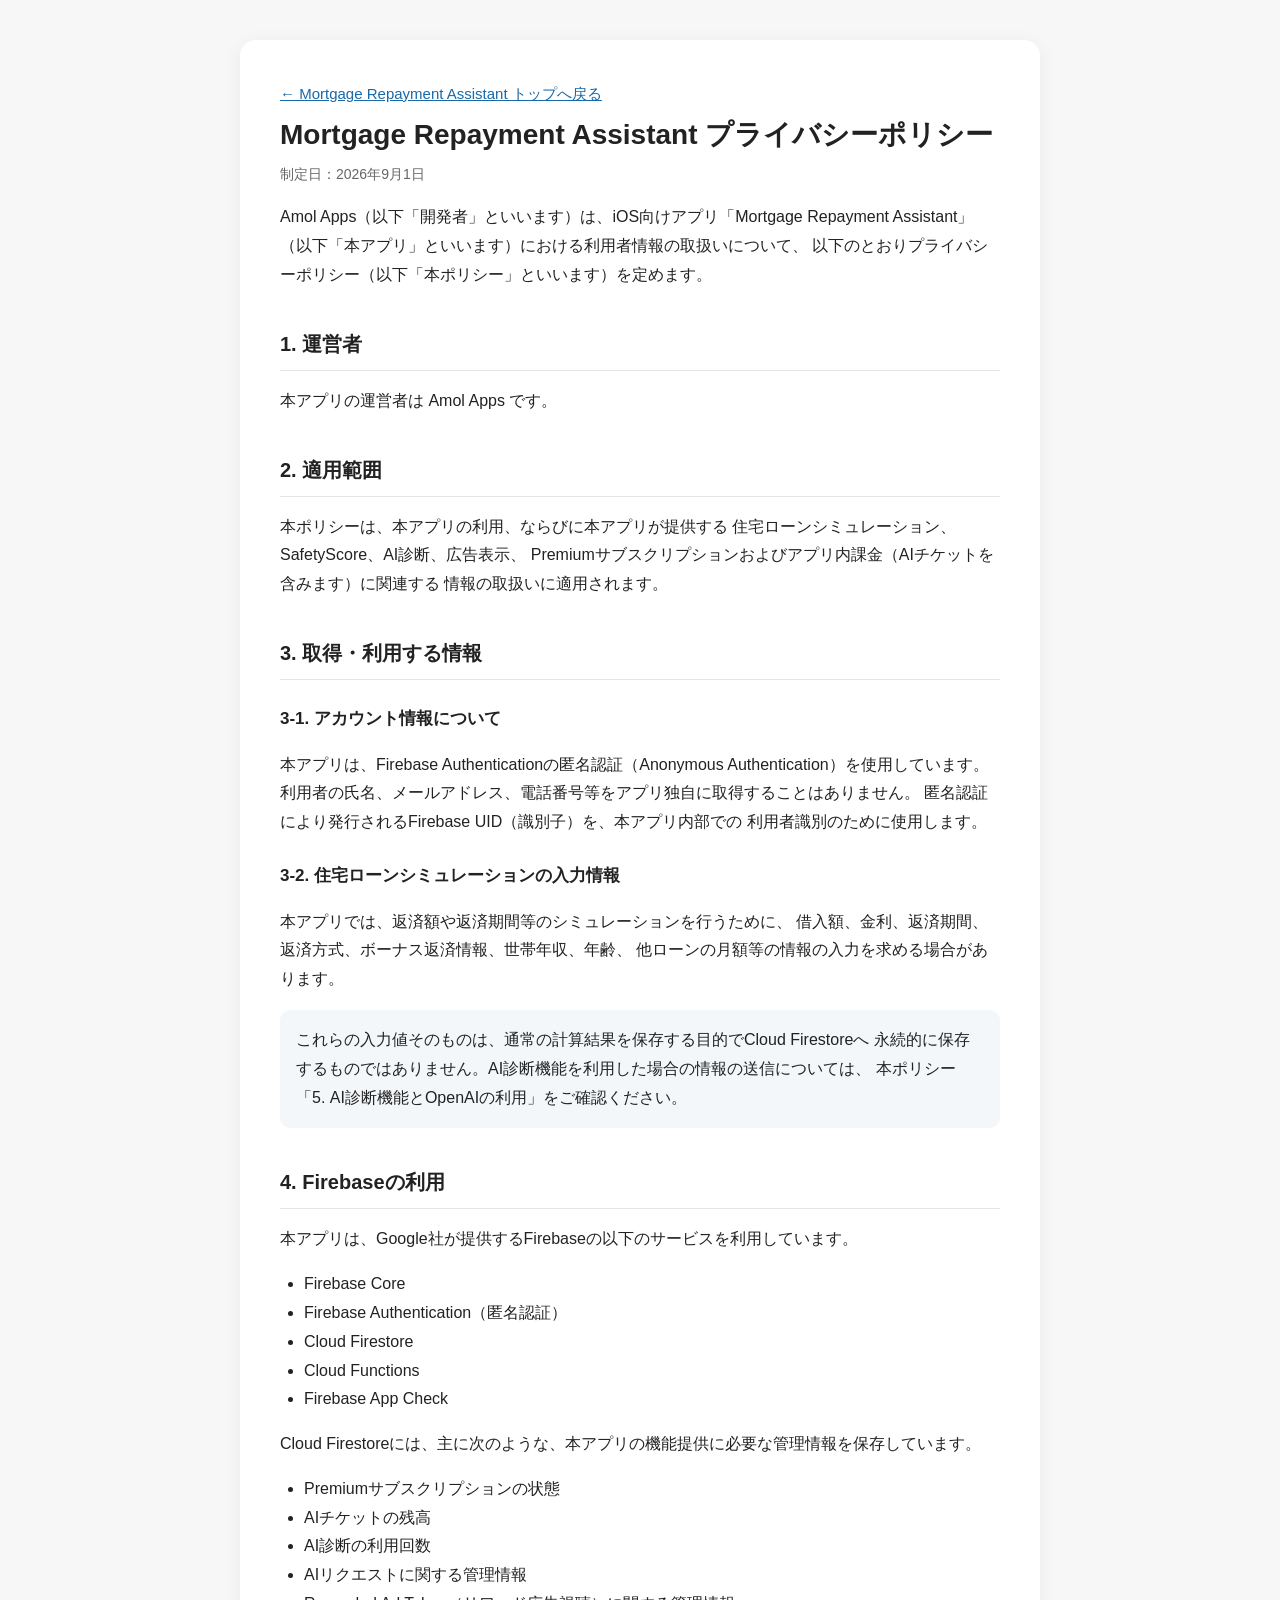
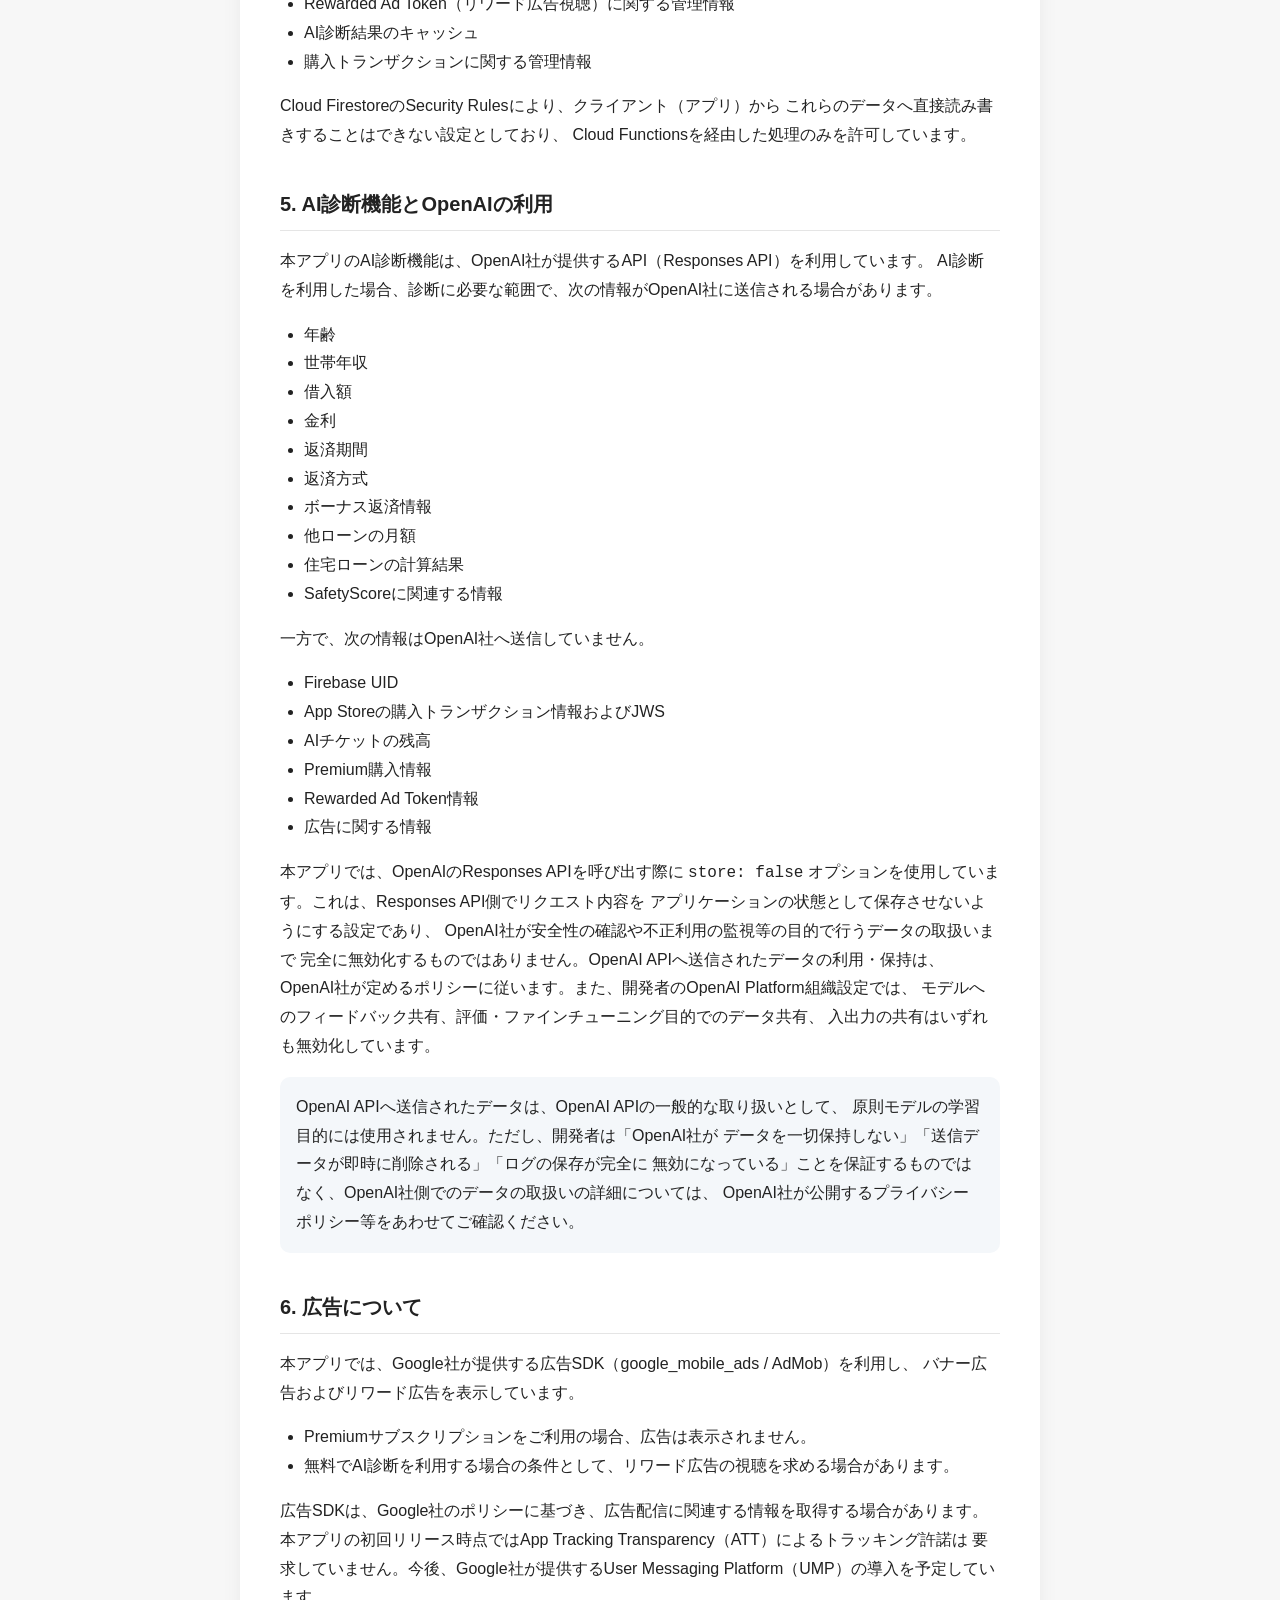
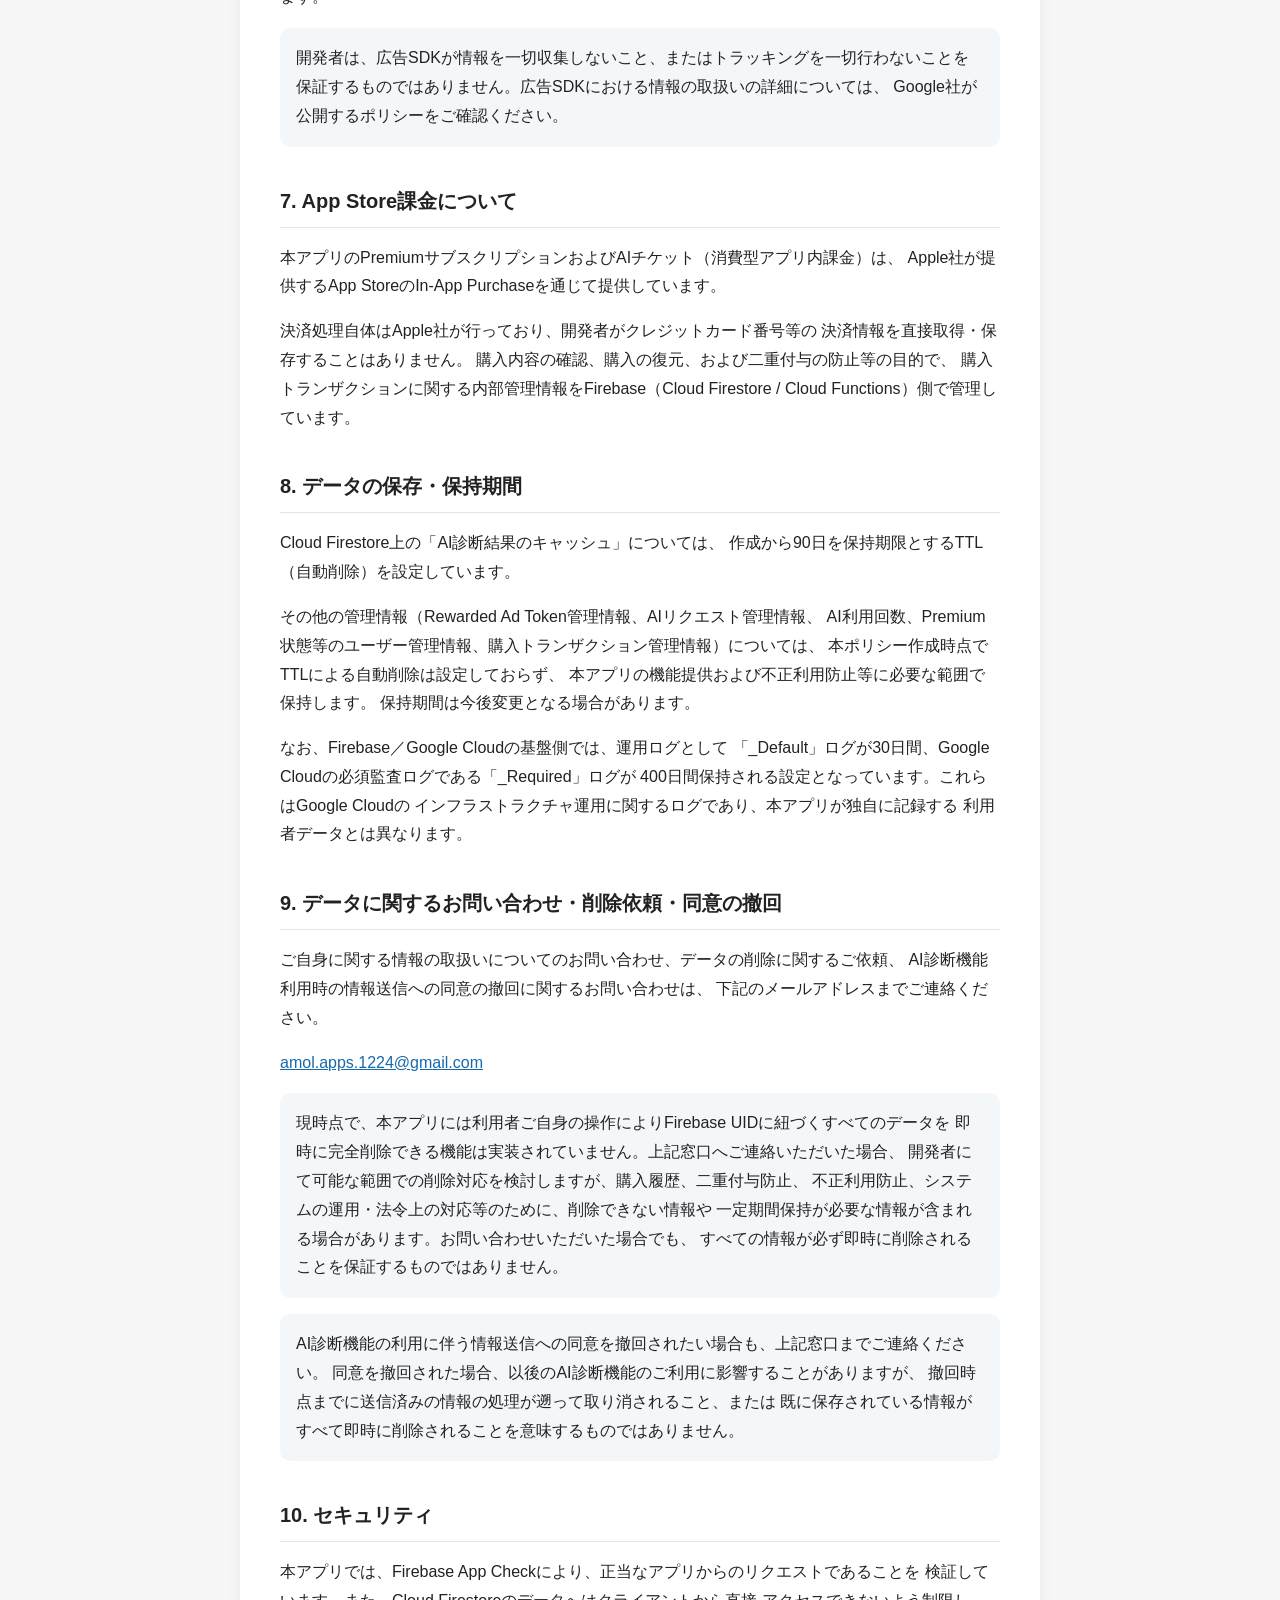
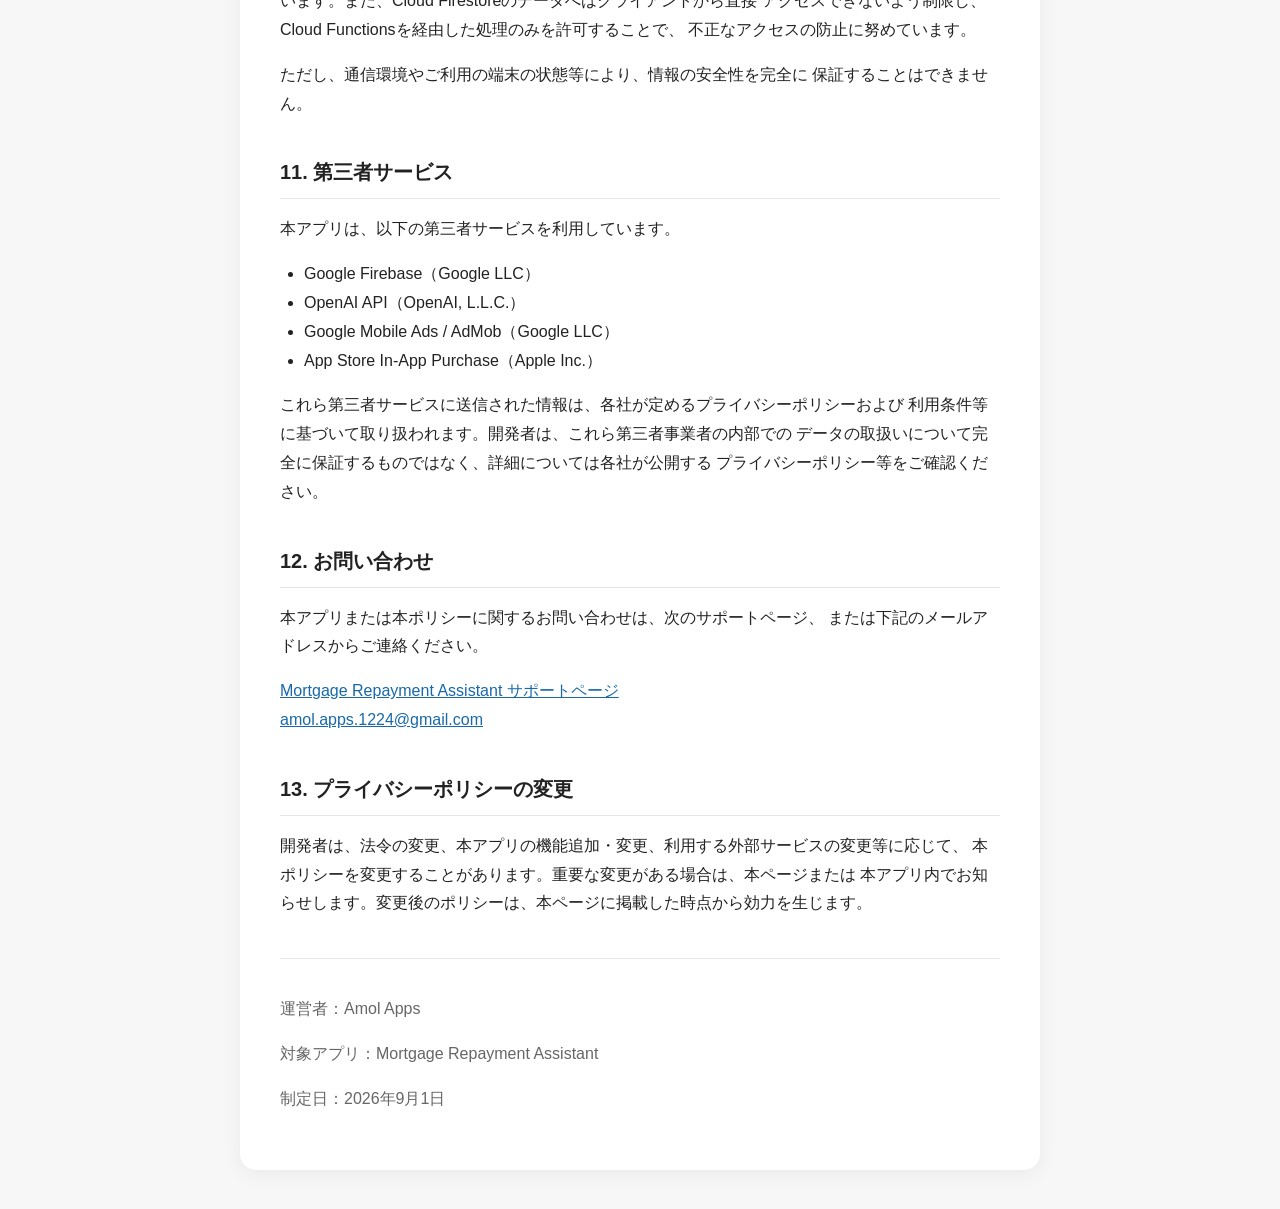
==== apps/mortgage-repayment-assistant/privacy/index.html @ b1fb091b "feat: 住宅ローンアプリの公開ページを追加" ====
<!DOCTYPE html>
<html lang="ja">
<head>
  <meta charset="UTF-8">
  <meta name="viewport" content="width=device-width, initial-scale=1.0">

  <title>Mortgage Repayment Assistant プライバシーポリシー</title>
  <meta name="description" content="iOSアプリ「Mortgage Repayment Assistant」のプライバシーポリシーです。Firebase、AI診断（OpenAI）、広告、App Store課金に関する情報の取扱いについて説明します。">

  <link rel="stylesheet" href="../assets/style.css">
</head>
<body>
  <main class="wrap">
    <a class="backlink" href="../">← Mortgage Repayment Assistant トップへ戻る</a>

    <h1>Mortgage Repayment Assistant プライバシーポリシー</h1>
    <p class="updated">制定日：2026年9月1日</p>

    <p>
      Amol Apps（以下「開発者」といいます）は、iOS向けアプリ「Mortgage Repayment Assistant」
      （以下「本アプリ」といいます）における利用者情報の取扱いについて、
      以下のとおりプライバシーポリシー（以下「本ポリシー」といいます）を定めます。
    </p>

    <h2>1. 運営者</h2>
    <p>
      本アプリの運営者は Amol Apps です。
    </p>

    <h2>2. 適用範囲</h2>
    <p>
      本ポリシーは、本アプリの利用、ならびに本アプリが提供する
      住宅ローンシミュレーション、SafetyScore、AI診断、広告表示、
      Premiumサブスクリプションおよびアプリ内課金（AIチケットを含みます）に関連する
      情報の取扱いに適用されます。
    </p>

    <h2>3. 取得・利用する情報</h2>

    <h3>3-1. アカウント情報について</h3>
    <p>
      本アプリは、Firebase Authenticationの匿名認証（Anonymous Authentication）を使用しています。
      利用者の氏名、メールアドレス、電話番号等をアプリ独自に取得することはありません。
      匿名認証により発行されるFirebase UID（識別子）を、本アプリ内部での
      利用者識別のために使用します。
    </p>

    <h3>3-2. 住宅ローンシミュレーションの入力情報</h3>
    <p>
      本アプリでは、返済額や返済期間等のシミュレーションを行うために、
      借入額、金利、返済期間、返済方式、ボーナス返済情報、世帯年収、年齢、
      他ローンの月額等の情報の入力を求める場合があります。
    </p>
    <p class="note">
      これらの入力値そのものは、通常の計算結果を保存する目的でCloud Firestoreへ
      永続的に保存するものではありません。AI診断機能を利用した場合の情報の送信については、
      本ポリシー「5. AI診断機能とOpenAIの利用」をご確認ください。
    </p>

    <h2>4. Firebaseの利用</h2>
    <p>
      本アプリは、Google社が提供するFirebaseの以下のサービスを利用しています。
    </p>
    <ul>
      <li>Firebase Core</li>
      <li>Firebase Authentication（匿名認証）</li>
      <li>Cloud Firestore</li>
      <li>Cloud Functions</li>
      <li>Firebase App Check</li>
    </ul>
    <p>
      Cloud Firestoreには、主に次のような、本アプリの機能提供に必要な管理情報を保存しています。
    </p>
    <ul>
      <li>Premiumサブスクリプションの状態</li>
      <li>AIチケットの残高</li>
      <li>AI診断の利用回数</li>
      <li>AIリクエストに関する管理情報</li>
      <li>Rewarded Ad Token（リワード広告視聴）に関する管理情報</li>
      <li>AI診断結果のキャッシュ</li>
      <li>購入トランザクションに関する管理情報</li>
    </ul>
    <p>
      Cloud FirestoreのSecurity Rulesにより、クライアント（アプリ）から
      これらのデータへ直接読み書きすることはできない設定としており、
      Cloud Functionsを経由した処理のみを許可しています。
    </p>

    <h2>5. AI診断機能とOpenAIの利用</h2>
    <p>
      本アプリのAI診断機能は、OpenAI社が提供するAPI（Responses API）を利用しています。
      AI診断を利用した場合、診断に必要な範囲で、次の情報がOpenAI社に送信される場合があります。
    </p>
    <ul>
      <li>年齢</li>
      <li>世帯年収</li>
      <li>借入額</li>
      <li>金利</li>
      <li>返済期間</li>
      <li>返済方式</li>
      <li>ボーナス返済情報</li>
      <li>他ローンの月額</li>
      <li>住宅ローンの計算結果</li>
      <li>SafetyScoreに関連する情報</li>
    </ul>
    <p>
      一方で、次の情報はOpenAI社へ送信していません。
    </p>
    <ul>
      <li>Firebase UID</li>
      <li>App Storeの購入トランザクション情報およびJWS</li>
      <li>AIチケットの残高</li>
      <li>Premium購入情報</li>
      <li>Rewarded Ad Token情報</li>
      <li>広告に関する情報</li>
    </ul>
    <p>
      本アプリでは、OpenAIのResponses APIを呼び出す際に <code>store: false</code>
      オプションを使用しています。これは、Responses API側でリクエスト内容を
      アプリケーションの状態として保存させないようにする設定であり、
      OpenAI社が安全性の確認や不正利用の監視等の目的で行うデータの取扱いまで
      完全に無効化するものではありません。OpenAI APIへ送信されたデータの利用・保持は、
      OpenAI社が定めるポリシーに従います。また、開発者のOpenAI Platform組織設定では、
      モデルへのフィードバック共有、評価・ファインチューニング目的でのデータ共有、
      入出力の共有はいずれも無効化しています。
    </p>
    <p class="note">
      OpenAI APIへ送信されたデータは、OpenAI APIの一般的な取り扱いとして、
      原則モデルの学習目的には使用されません。ただし、開発者は「OpenAI社が
      データを一切保持しない」「送信データが即時に削除される」「ログの保存が完全に
      無効になっている」ことを保証するものではなく、OpenAI社側でのデータの取扱いの詳細については、
      OpenAI社が公開するプライバシーポリシー等をあわせてご確認ください。
    </p>

    <h2>6. 広告について</h2>
    <p>
      本アプリでは、Google社が提供する広告SDK（google_mobile_ads / AdMob）を利用し、
      バナー広告およびリワード広告を表示しています。
    </p>
    <ul>
      <li>Premiumサブスクリプションをご利用の場合、広告は表示されません。</li>
      <li>無料でAI診断を利用する場合の条件として、リワード広告の視聴を求める場合があります。</li>
    </ul>
    <p>
      広告SDKは、Google社のポリシーに基づき、広告配信に関連する情報を取得する場合があります。
      本アプリの初回リリース時点ではApp Tracking Transparency（ATT）によるトラッキング許諾は
      要求していません。今後、Google社が提供するUser Messaging Platform（UMP）の導入を予定しています。
    </p>
    <p class="note">
      開発者は、広告SDKが情報を一切収集しないこと、またはトラッキングを一切行わないことを
      保証するものではありません。広告SDKにおける情報の取扱いの詳細については、
      Google社が公開するポリシーをご確認ください。
    </p>

    <h2>7. App Store課金について</h2>
    <p>
      本アプリのPremiumサブスクリプションおよびAIチケット（消費型アプリ内課金）は、
      Apple社が提供するApp StoreのIn-App Purchaseを通じて提供しています。
    </p>
    <p>
      決済処理自体はApple社が行っており、開発者がクレジットカード番号等の
      決済情報を直接取得・保存することはありません。
      購入内容の確認、購入の復元、および二重付与の防止等の目的で、
      購入トランザクションに関する内部管理情報をFirebase（Cloud Firestore /
      Cloud Functions）側で管理しています。
    </p>

    <h2>8. データの保存・保持期間</h2>
    <p>
      Cloud Firestore上の「AI診断結果のキャッシュ」については、
      作成から90日を保持期限とするTTL（自動削除）を設定しています。
    </p>
    <p>
      その他の管理情報（Rewarded Ad Token管理情報、AIリクエスト管理情報、
      AI利用回数、Premium状態等のユーザー管理情報、購入トランザクション管理情報）については、
      本ポリシー作成時点でTTLによる自動削除は設定しておらず、
      本アプリの機能提供および不正利用防止等に必要な範囲で保持します。
      保持期間は今後変更となる場合があります。
    </p>
    <p>
      なお、Firebase／Google Cloudの基盤側では、運用ログとして
      「_Default」ログが30日間、Google Cloudの必須監査ログである「_Required」ログが
      400日間保持される設定となっています。これらはGoogle Cloudの
      インフラストラクチャ運用に関するログであり、本アプリが独自に記録する
      利用者データとは異なります。
    </p>

    <h2>9. データに関するお問い合わせ・削除依頼・同意の撤回</h2>
    <p>
      ご自身に関する情報の取扱いについてのお問い合わせ、データの削除に関するご依頼、
      AI診断機能利用時の情報送信への同意の撤回に関するお問い合わせは、
      下記のメールアドレスまでご連絡ください。
    </p>
    <p>
      <a href="mailto:amol.apps.1224@gmail.com">amol.apps.1224@gmail.com</a>
    </p>
    <p class="note">
      現時点で、本アプリには利用者ご自身の操作によりFirebase UIDに紐づくすべてのデータを
      即時に完全削除できる機能は実装されていません。上記窓口へご連絡いただいた場合、
      開発者にて可能な範囲での削除対応を検討しますが、購入履歴、二重付与防止、
      不正利用防止、システムの運用・法令上の対応等のために、削除できない情報や
      一定期間保持が必要な情報が含まれる場合があります。お問い合わせいただいた場合でも、
      すべての情報が必ず即時に削除されることを保証するものではありません。
    </p>
    <p class="note">
      AI診断機能の利用に伴う情報送信への同意を撤回されたい場合も、上記窓口までご連絡ください。
      同意を撤回された場合、以後のAI診断機能のご利用に影響することがありますが、
      撤回時点までに送信済みの情報の処理が遡って取り消されること、または
      既に保存されている情報がすべて即時に削除されることを意味するものではありません。
    </p>

    <h2>10. セキュリティ</h2>
    <p>
      本アプリでは、Firebase App Checkにより、正当なアプリからのリクエストであることを
      検証しています。また、Cloud Firestoreのデータへはクライアントから直接
      アクセスできないよう制限し、Cloud Functionsを経由した処理のみを許可することで、
      不正なアクセスの防止に努めています。
    </p>
    <p>
      ただし、通信環境やご利用の端末の状態等により、情報の安全性を完全に
      保証することはできません。
    </p>

    <h2>11. 第三者サービス</h2>
    <p>
      本アプリは、以下の第三者サービスを利用しています。
    </p>
    <ul>
      <li>Google Firebase（Google LLC）</li>
      <li>OpenAI API（OpenAI, L.L.C.）</li>
      <li>Google Mobile Ads / AdMob（Google LLC）</li>
      <li>App Store In-App Purchase（Apple Inc.）</li>
    </ul>
    <p>
      これら第三者サービスに送信された情報は、各社が定めるプライバシーポリシーおよび
      利用条件等に基づいて取り扱われます。開発者は、これら第三者事業者の内部での
      データの取扱いについて完全に保証するものではなく、詳細については各社が公開する
      プライバシーポリシー等をご確認ください。
    </p>

    <h2>12. お問い合わせ</h2>
    <p>
      本アプリまたは本ポリシーに関するお問い合わせは、次のサポートページ、
      または下記のメールアドレスからご連絡ください。
    </p>
    <p>
      <a href="../support/">Mortgage Repayment Assistant サポートページ</a><br>
      <a href="mailto:amol.apps.1224@gmail.com">amol.apps.1224@gmail.com</a>
    </p>

    <h2>13. プライバシーポリシーの変更</h2>
    <p>
      開発者は、法令の変更、本アプリの機能追加・変更、利用する外部サービスの変更等に応じて、
      本ポリシーを変更することがあります。重要な変更がある場合は、本ページまたは
      本アプリ内でお知らせします。変更後のポリシーは、本ページに掲載した時点から効力を生じます。
    </p>

    <footer>
      <p>運営者：Amol Apps</p>
      <p>対象アプリ：Mortgage Repayment Assistant</p>
      <p>制定日：2026年9月1日</p>
    </footer>
  </main>
</body>
</html>
---- apps/mortgage-repayment-assistant/assets/style.css ----
:root {
  color-scheme: light;
}

* {
  box-sizing: border-box;
}

body {
  margin: 0;
  background: #f7f7f7;
  color: #222;
  font-family:
    -apple-system,
    BlinkMacSystemFont,
    "Helvetica Neue",
    "Hiragino Kaku Gothic ProN",
    "Yu Gothic",
    Meiryo,
    sans-serif;
  line-height: 1.8;
}

.wrap {
  width: min(100% - 32px, 800px);
  margin: 40px auto;
  padding: 40px;
  background: #ffffff;
  border-radius: 16px;
  box-shadow: 0 4px 20px rgba(0, 0, 0, 0.06);
}

h1 {
  margin-top: 0;
  margin-bottom: 8px;
  font-size: 28px;
  line-height: 1.4;
}

h2 {
  margin-top: 36px;
  margin-bottom: 12px;
  padding-bottom: 8px;
  border-bottom: 1px solid #e5e5e5;
  font-size: 20px;
}

h3 {
  margin-top: 24px;
  margin-bottom: 8px;
  font-size: 17px;
}

p,
li {
  font-size: 16px;
}

ul {
  padding-left: 24px;
}

a {
  color: #1769aa;
  word-break: break-all;
}

.updated {
  margin-top: 0;
  color: #666;
  font-size: 14px;
}

.note {
  padding: 16px;
  background: #f4f7fa;
  border-radius: 10px;
}

.tagline {
  color: #555;
  font-size: 17px;
}

.applinks {
  display: flex;
  flex-wrap: wrap;
  gap: 12px;
  padding: 0;
  margin: 24px 0 0;
  list-style: none;
}

.applinks li {
  font-size: 16px;
}

.applinks a {
  display: inline-block;
  padding: 10px 18px;
  border: 1px solid #1769aa;
  border-radius: 999px;
  text-decoration: none;
  word-break: keep-all;
}

.applinks a:hover {
  background: #eef5fb;
}

.backlink {
  display: inline-block;
  margin-bottom: 8px;
  font-size: 15px;
}

footer {
  margin-top: 40px;
  padding-top: 20px;
  border-top: 1px solid #e5e5e5;
  color: #666;
  font-size: 14px;
}

@media (max-width: 600px) {
  .wrap {
    width: 100%;
    margin: 0;
    padding: 28px 20px;
    border-radius: 0;
    box-shadow: none;
  }

  h1 {
    font-size: 24px;
  }
}
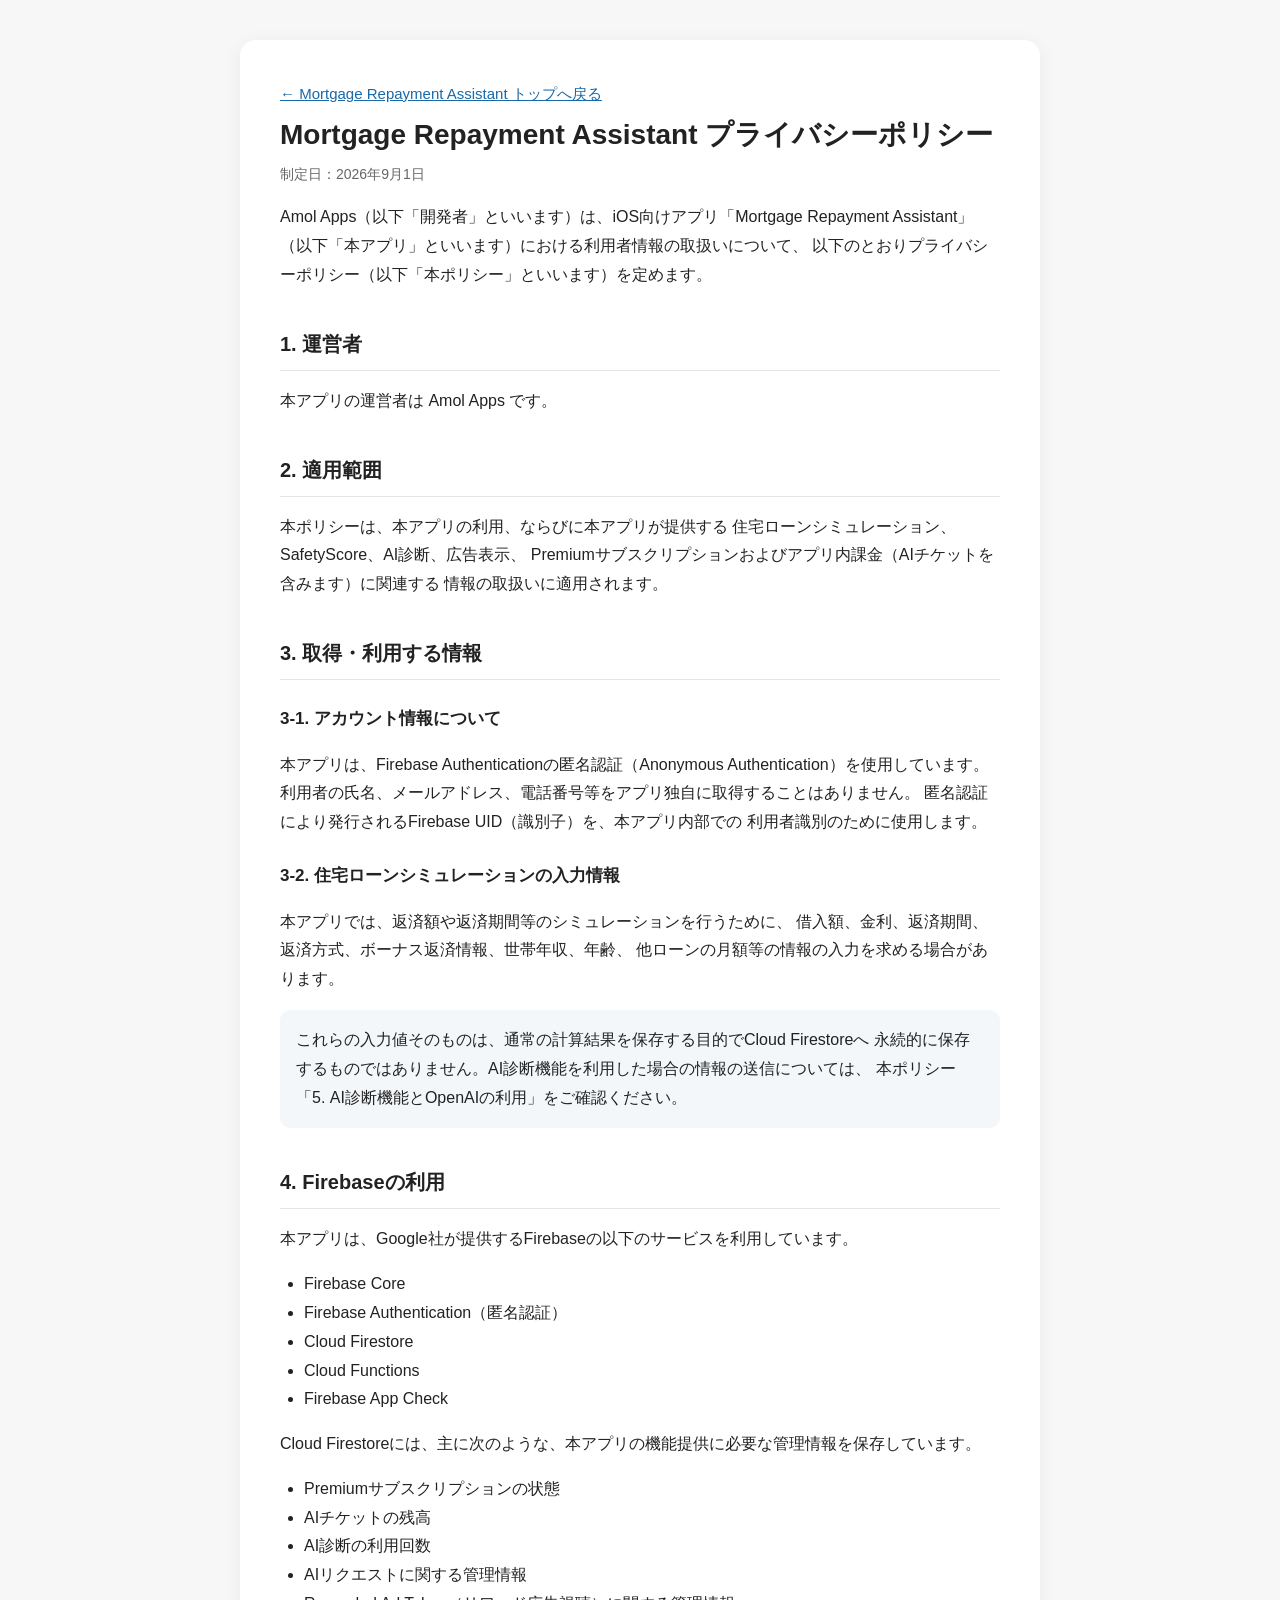
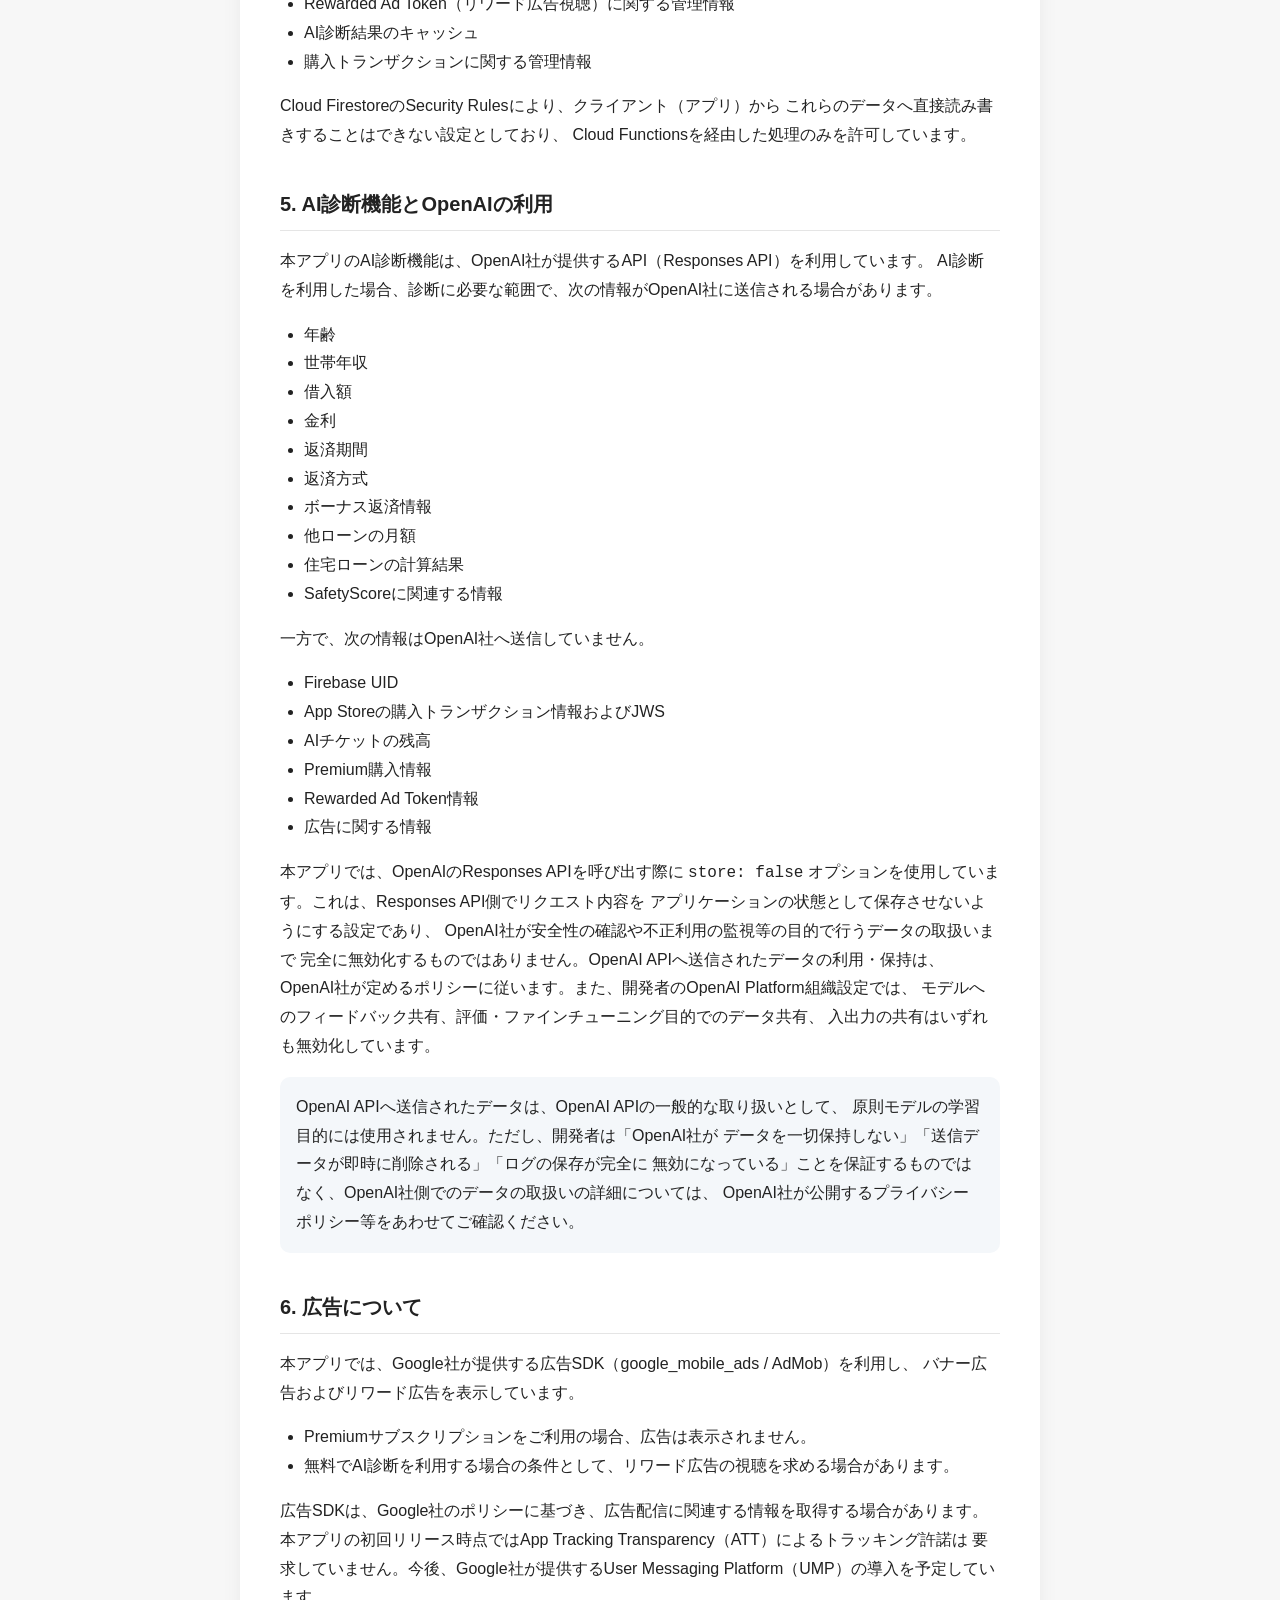
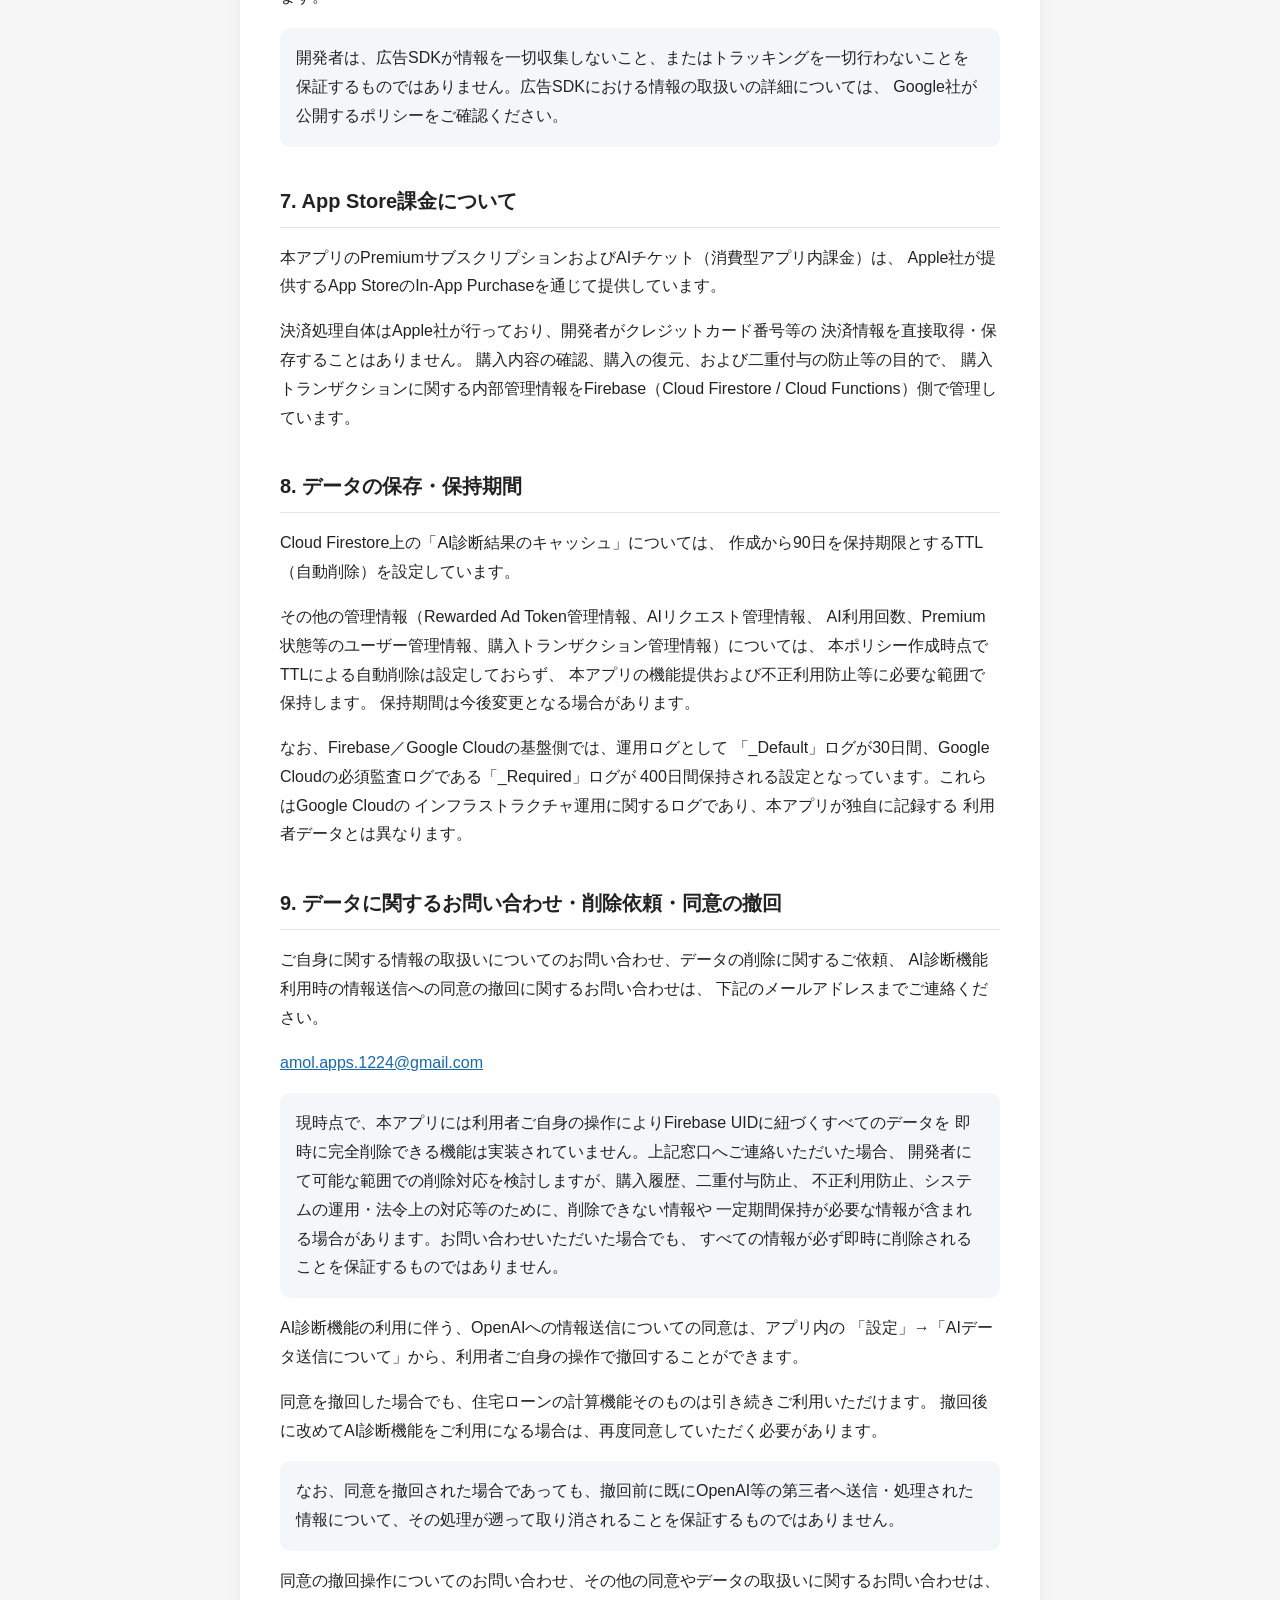
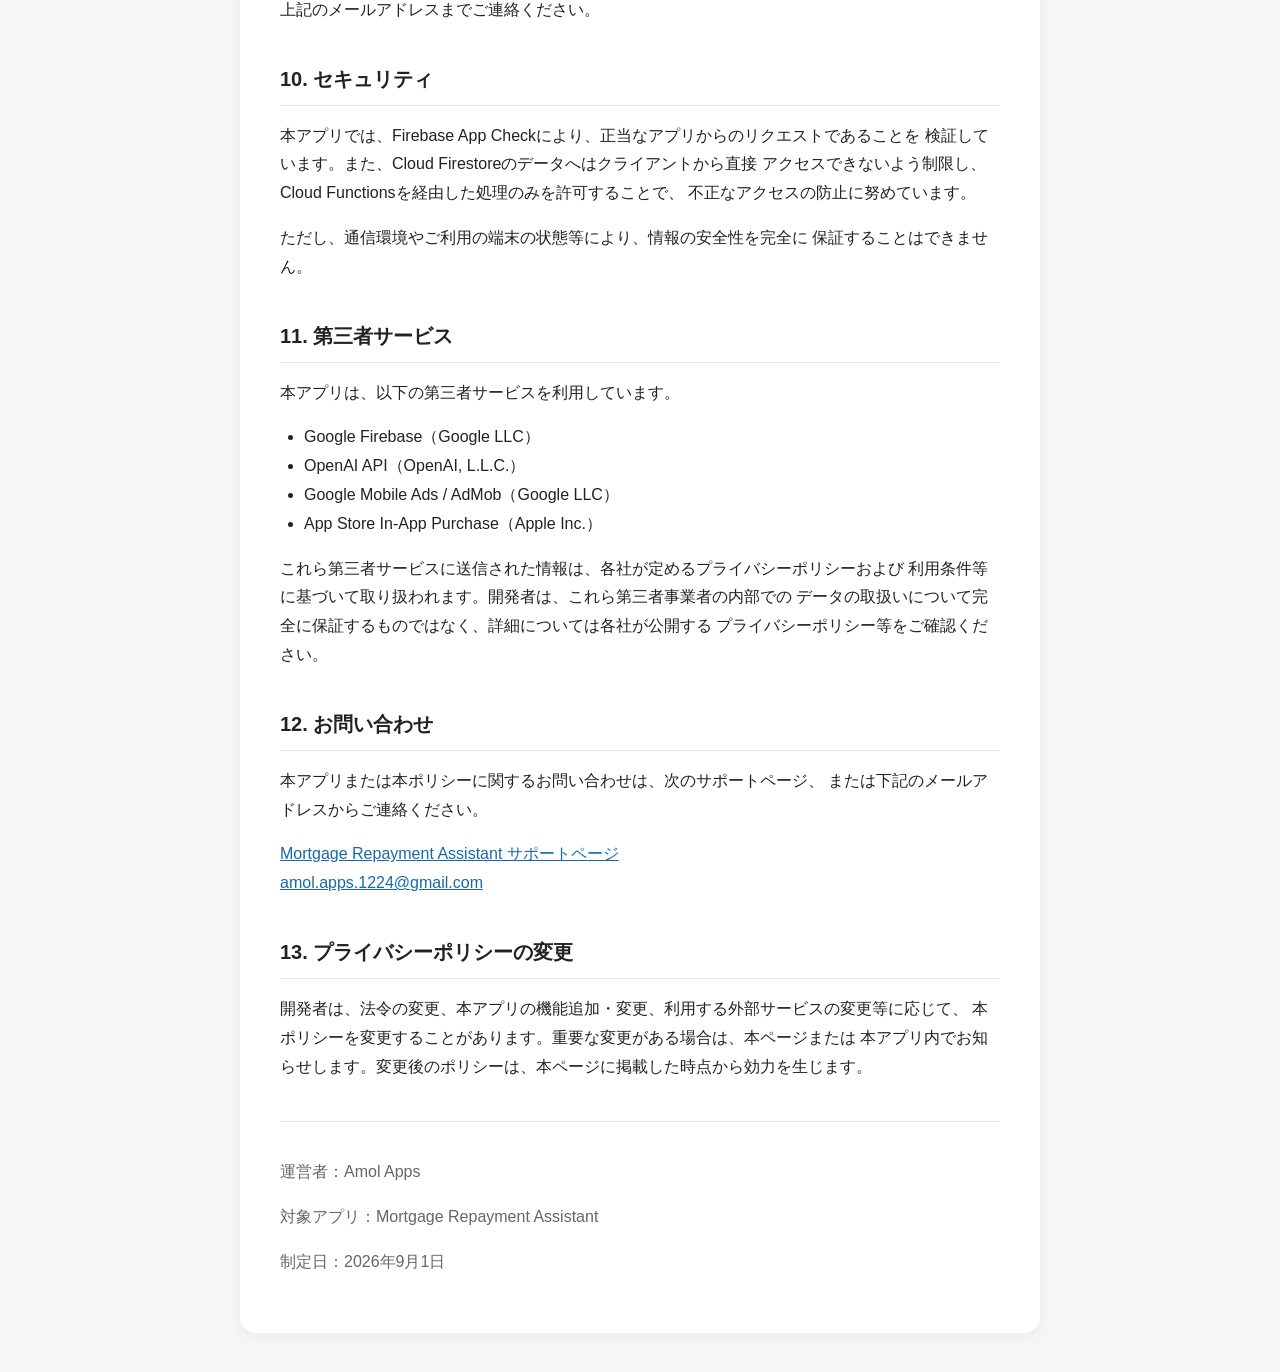
==== commit d56c1095: "docs: AIデータ送信同意の撤回方法を更新" ====
--- a/apps/mortgage-repayment-assistant/privacy/index.html
+++ b/apps/mortgage-repayment-assistant/privacy/index.html
@@ -202,11 +202,21 @@
       一定期間保持が必要な情報が含まれる場合があります。お問い合わせいただいた場合でも、
       すべての情報が必ず即時に削除されることを保証するものではありません。
     </p>
-    <p class="note">
-      AI診断機能の利用に伴う情報送信への同意を撤回されたい場合も、上記窓口までご連絡ください。
-      同意を撤回された場合、以後のAI診断機能のご利用に影響することがありますが、
-      撤回時点までに送信済みの情報の処理が遡って取り消されること、または
-      既に保存されている情報がすべて即時に削除されることを意味するものではありません。
+    <p>
+      AI診断機能の利用に伴う、OpenAIへの情報送信についての同意は、アプリ内の
+      「設定」→「AIデータ送信について」から、利用者ご自身の操作で撤回することができます。
+    </p>
+    <p>
+      同意を撤回した場合でも、住宅ローンの計算機能そのものは引き続きご利用いただけます。
+      撤回後に改めてAI診断機能をご利用になる場合は、再度同意していただく必要があります。
+    </p>
+    <p class="note">
+      なお、同意を撤回された場合であっても、撤回前に既にOpenAI等の第三者へ送信・処理された
+      情報について、その処理が遡って取り消されることを保証するものではありません。
+    </p>
+    <p>
+      同意の撤回操作についてのお問い合わせ、その他の同意やデータの取扱いに関するお問い合わせは、
+      上記のメールアドレスまでご連絡ください。
     </p>
 
     <h2>10. セキュリティ</h2>
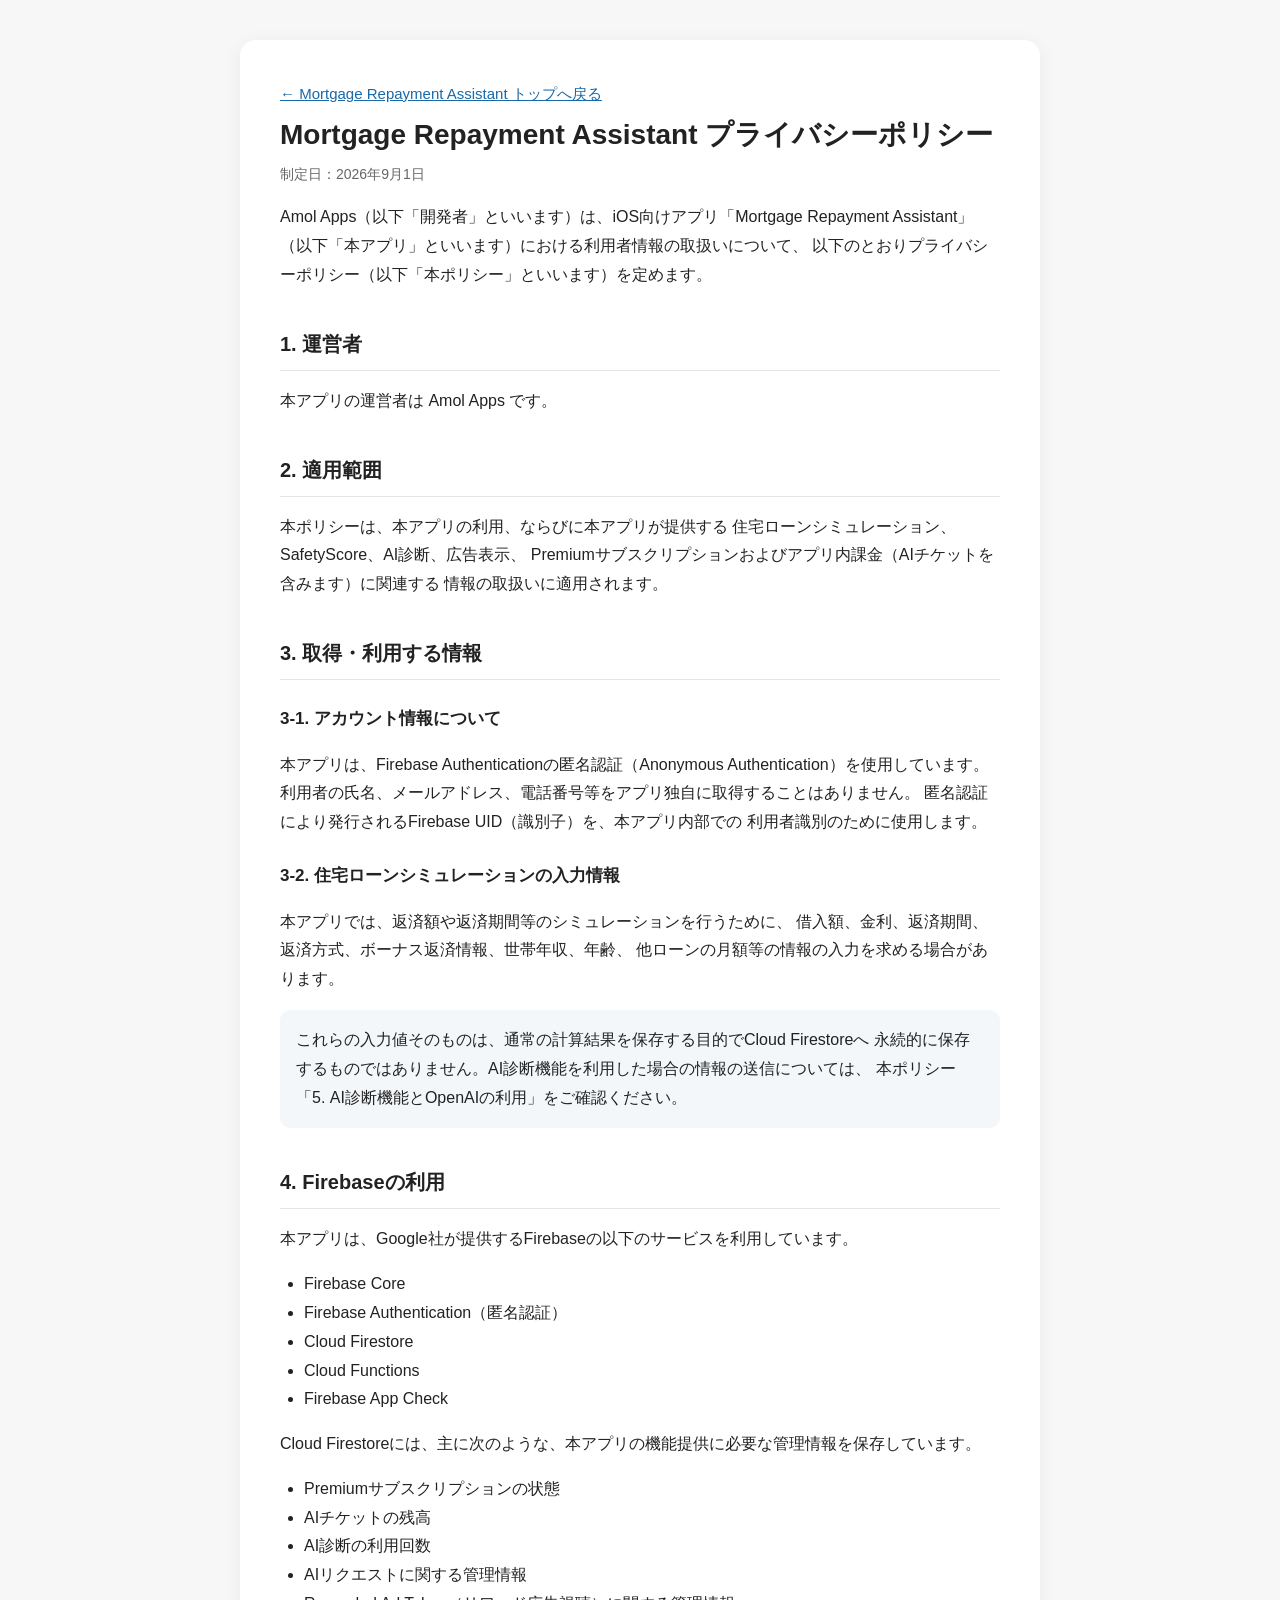
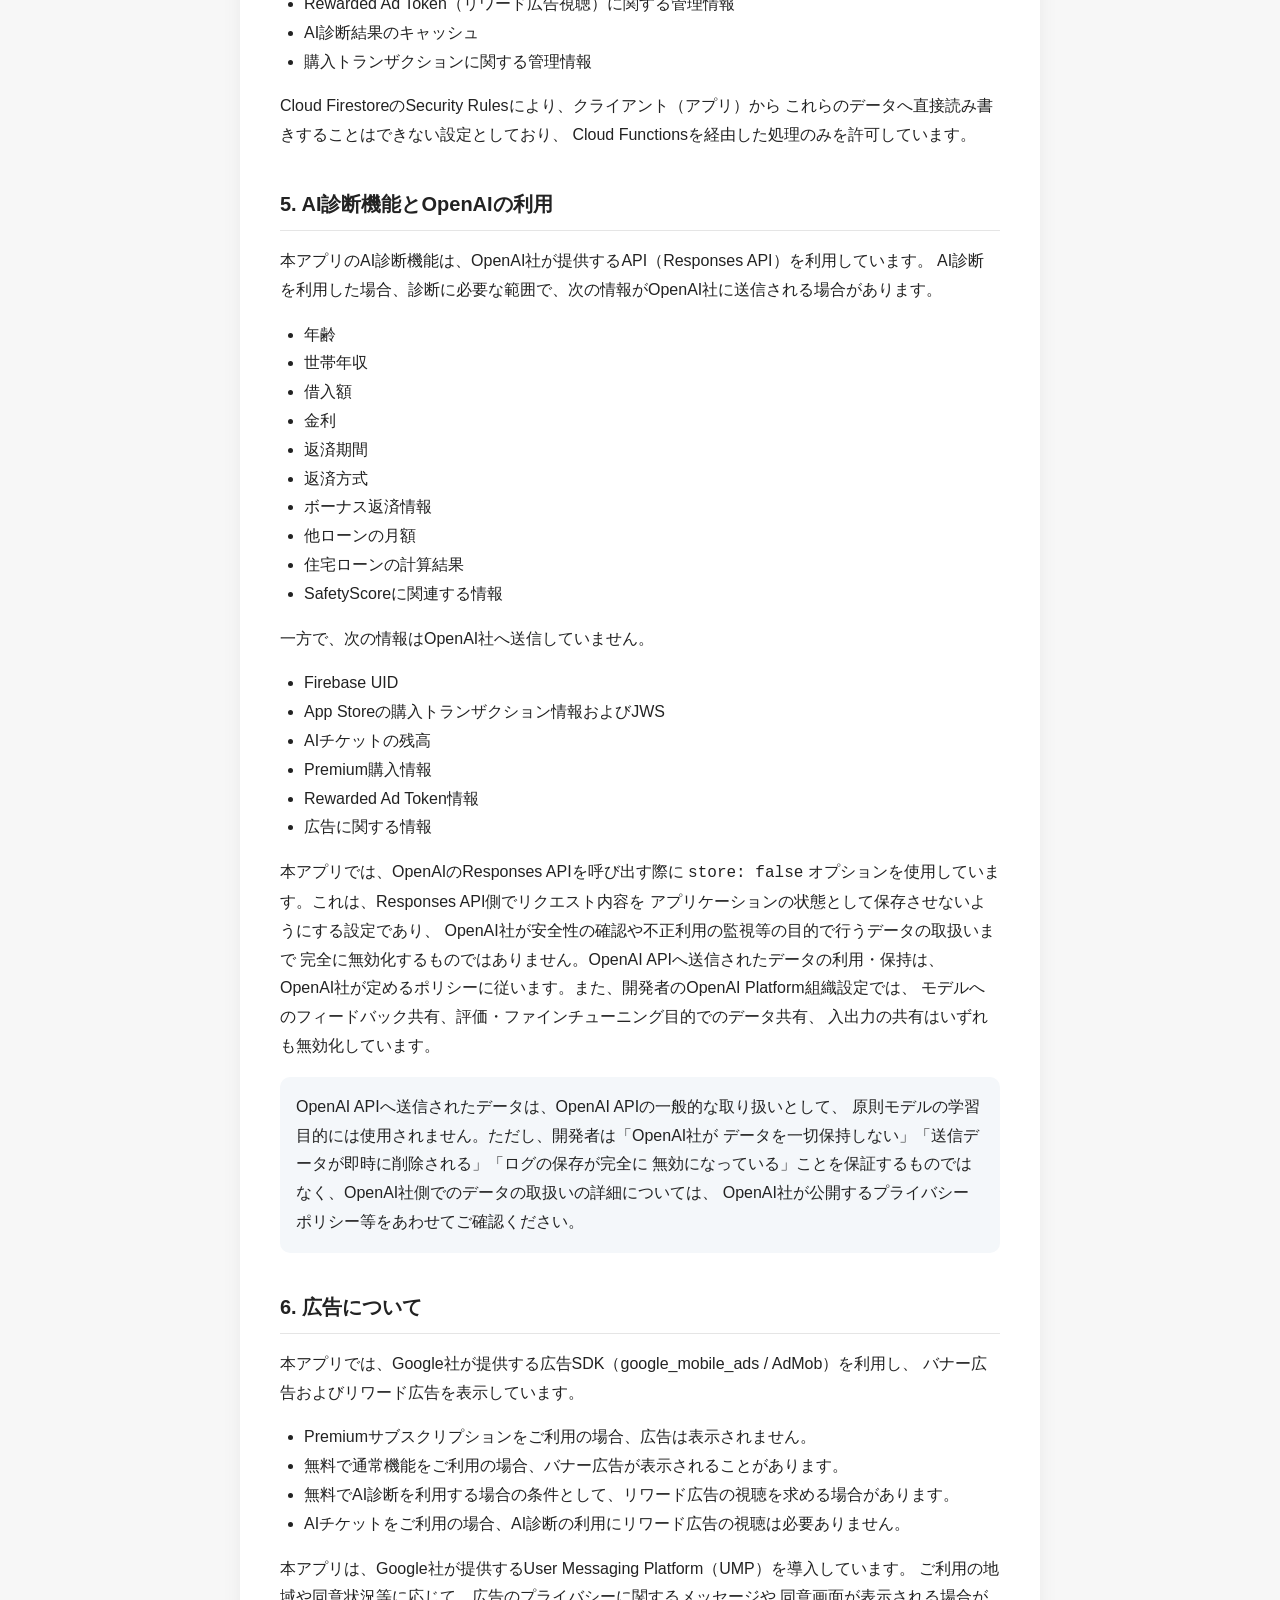
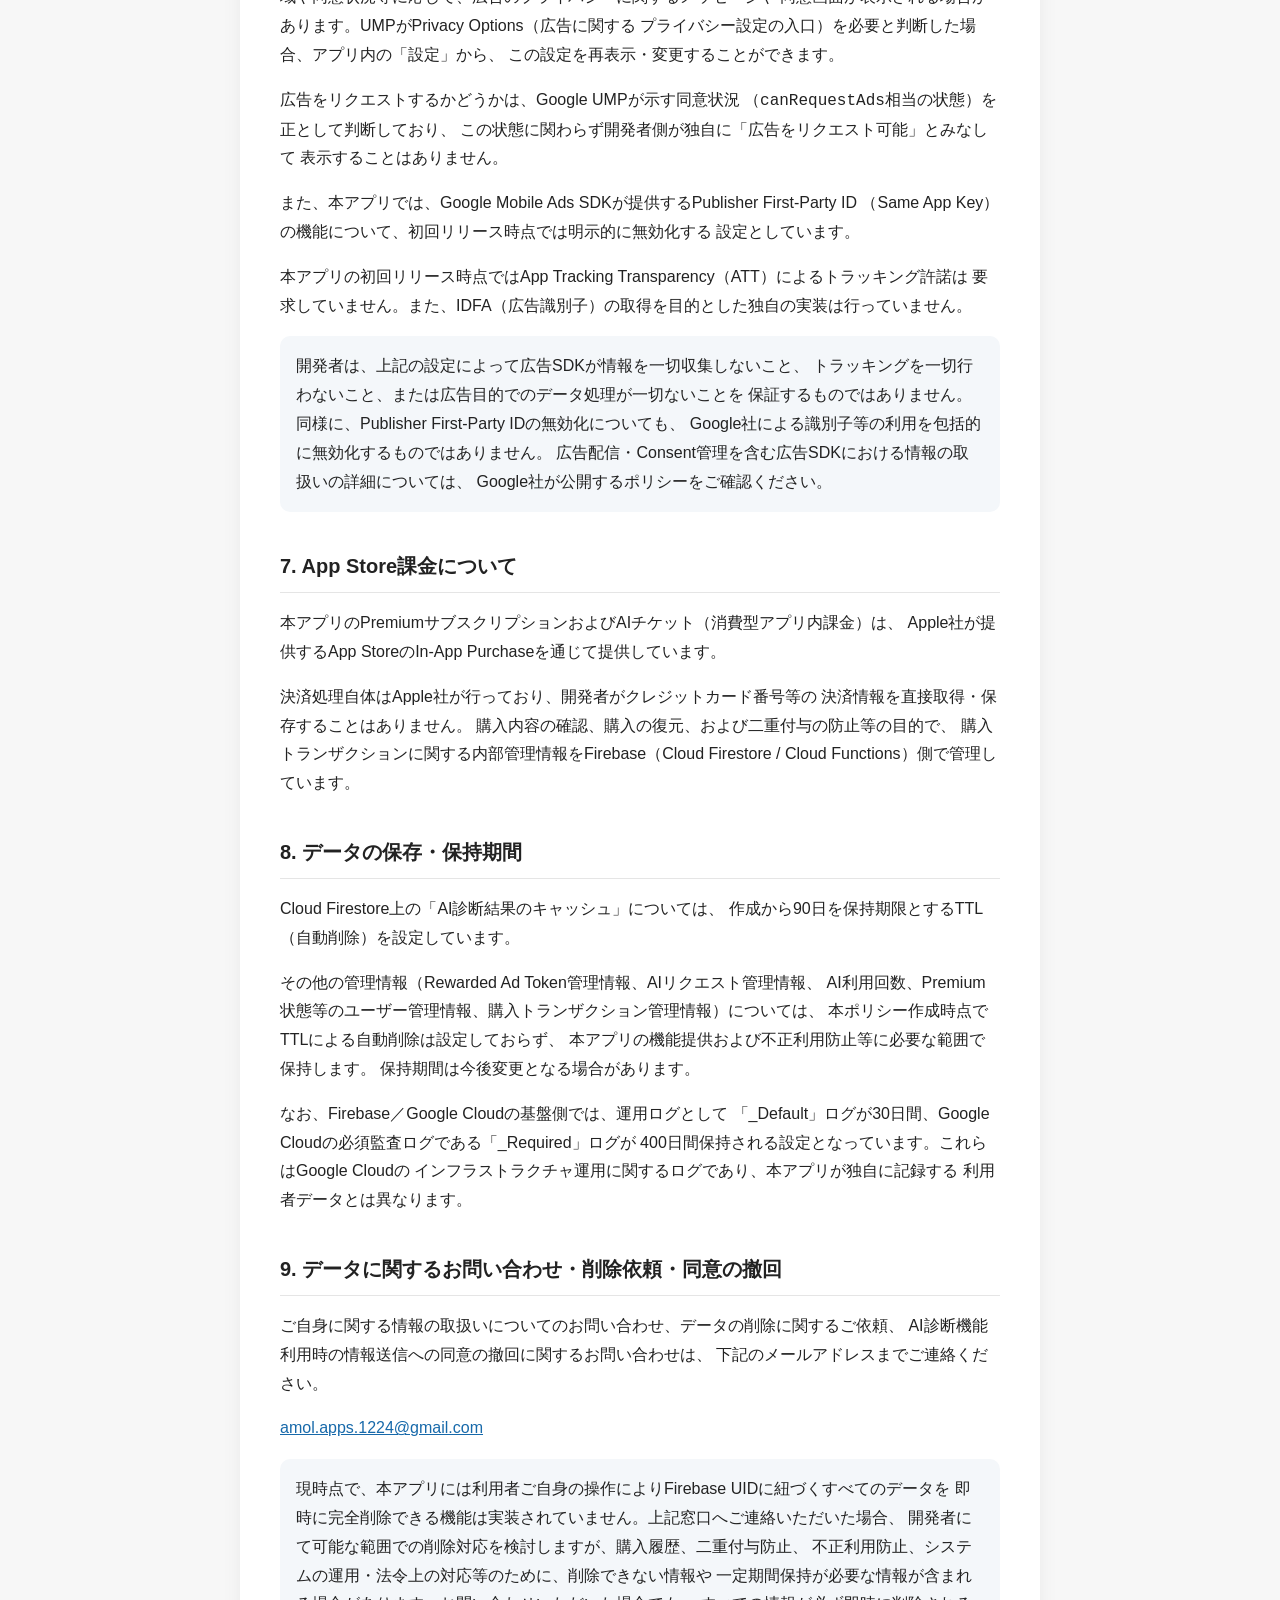
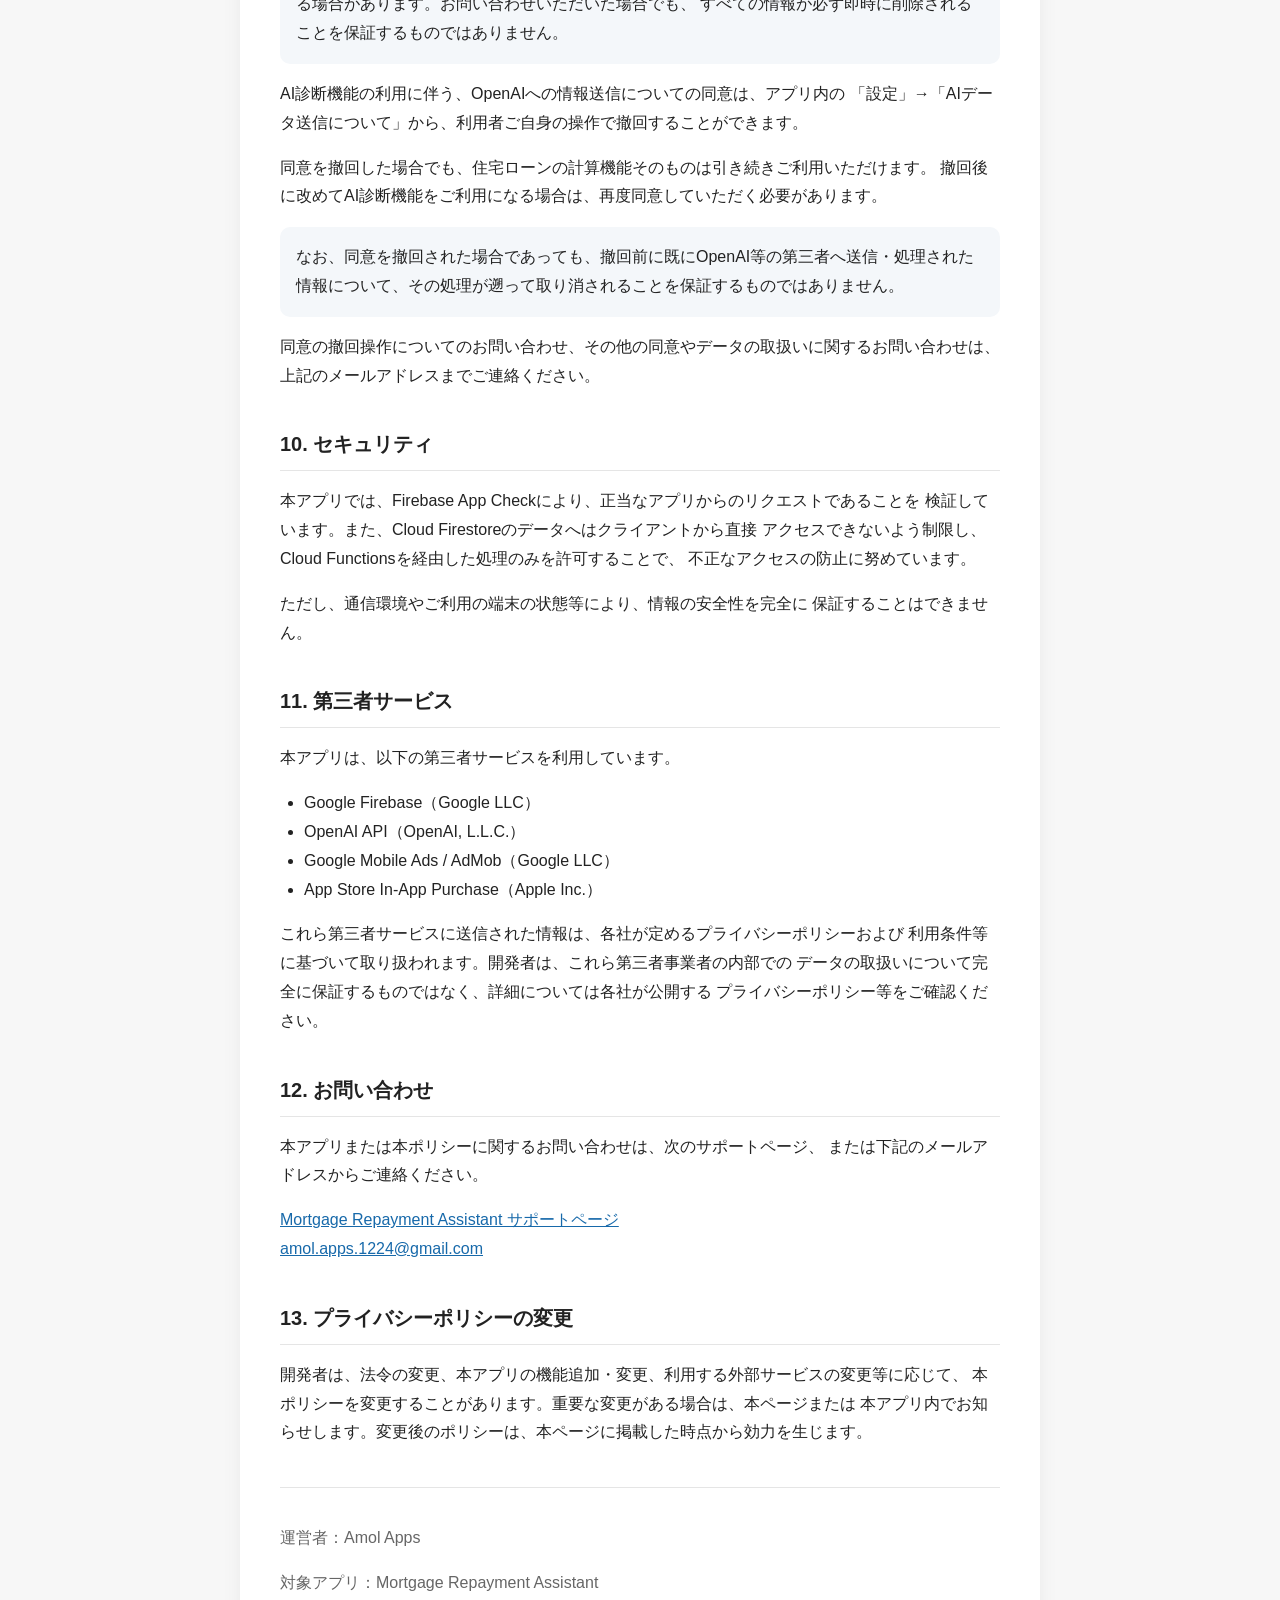
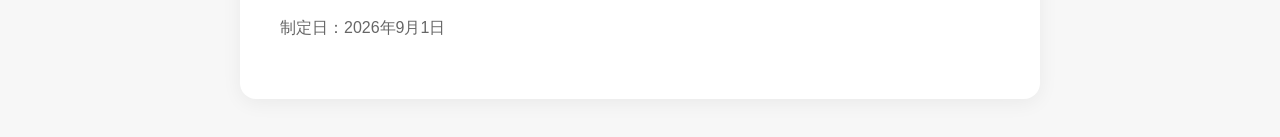
==== commit da41b311: "docs: 広告同意に関するプライバシーポリシーを更新 Co-Authored-By: Claude Sonnet 5 <noreply@anthropic.com>" ====
--- a/apps/mortgage-repayment-assistant/privacy/index.html
+++ b/apps/mortgage-repayment-assistant/privacy/index.html
@@ -139,16 +139,38 @@
     </p>
     <ul>
       <li>Premiumサブスクリプションをご利用の場合、広告は表示されません。</li>
+      <li>無料で通常機能をご利用の場合、バナー広告が表示されることがあります。</li>
       <li>無料でAI診断を利用する場合の条件として、リワード広告の視聴を求める場合があります。</li>
-    </ul>
-    <p>
-      広告SDKは、Google社のポリシーに基づき、広告配信に関連する情報を取得する場合があります。
+      <li>AIチケットをご利用の場合、AI診断の利用にリワード広告の視聴は必要ありません。</li>
+    </ul>
+    <p>
+      本アプリは、Google社が提供するUser Messaging Platform（UMP）を導入しています。
+      ご利用の地域や同意状況等に応じて、広告のプライバシーに関するメッセージや
+      同意画面が表示される場合があります。UMPがPrivacy Options（広告に関する
+      プライバシー設定の入口）を必要と判断した場合、アプリ内の「設定」から、
+      この設定を再表示・変更することができます。
+    </p>
+    <p>
+      広告をリクエストするかどうかは、Google UMPが示す同意状況
+      （<code>canRequestAds</code>相当の状態）を正として判断しており、
+      この状態に関わらず開発者側が独自に「広告をリクエスト可能」とみなして
+      表示することはありません。
+    </p>
+    <p>
+      また、本アプリでは、Google Mobile Ads SDKが提供するPublisher First-Party ID
+      （Same App Key）の機能について、初回リリース時点では明示的に無効化する
+      設定としています。
+    </p>
+    <p>
       本アプリの初回リリース時点ではApp Tracking Transparency（ATT）によるトラッキング許諾は
-      要求していません。今後、Google社が提供するUser Messaging Platform（UMP）の導入を予定しています。
-    </p>
-    <p class="note">
-      開発者は、広告SDKが情報を一切収集しないこと、またはトラッキングを一切行わないことを
-      保証するものではありません。広告SDKにおける情報の取扱いの詳細については、
+      要求していません。また、IDFA（広告識別子）の取得を目的とした独自の実装は行っていません。
+    </p>
+    <p class="note">
+      開発者は、上記の設定によって広告SDKが情報を一切収集しないこと、
+      トラッキングを一切行わないこと、または広告目的でのデータ処理が一切ないことを
+      保証するものではありません。同様に、Publisher First-Party IDの無効化についても、
+      Google社による識別子等の利用を包括的に無効化するものではありません。
+      広告配信・Consent管理を含む広告SDKにおける情報の取扱いの詳細については、
       Google社が公開するポリシーをご確認ください。
     </p>
 
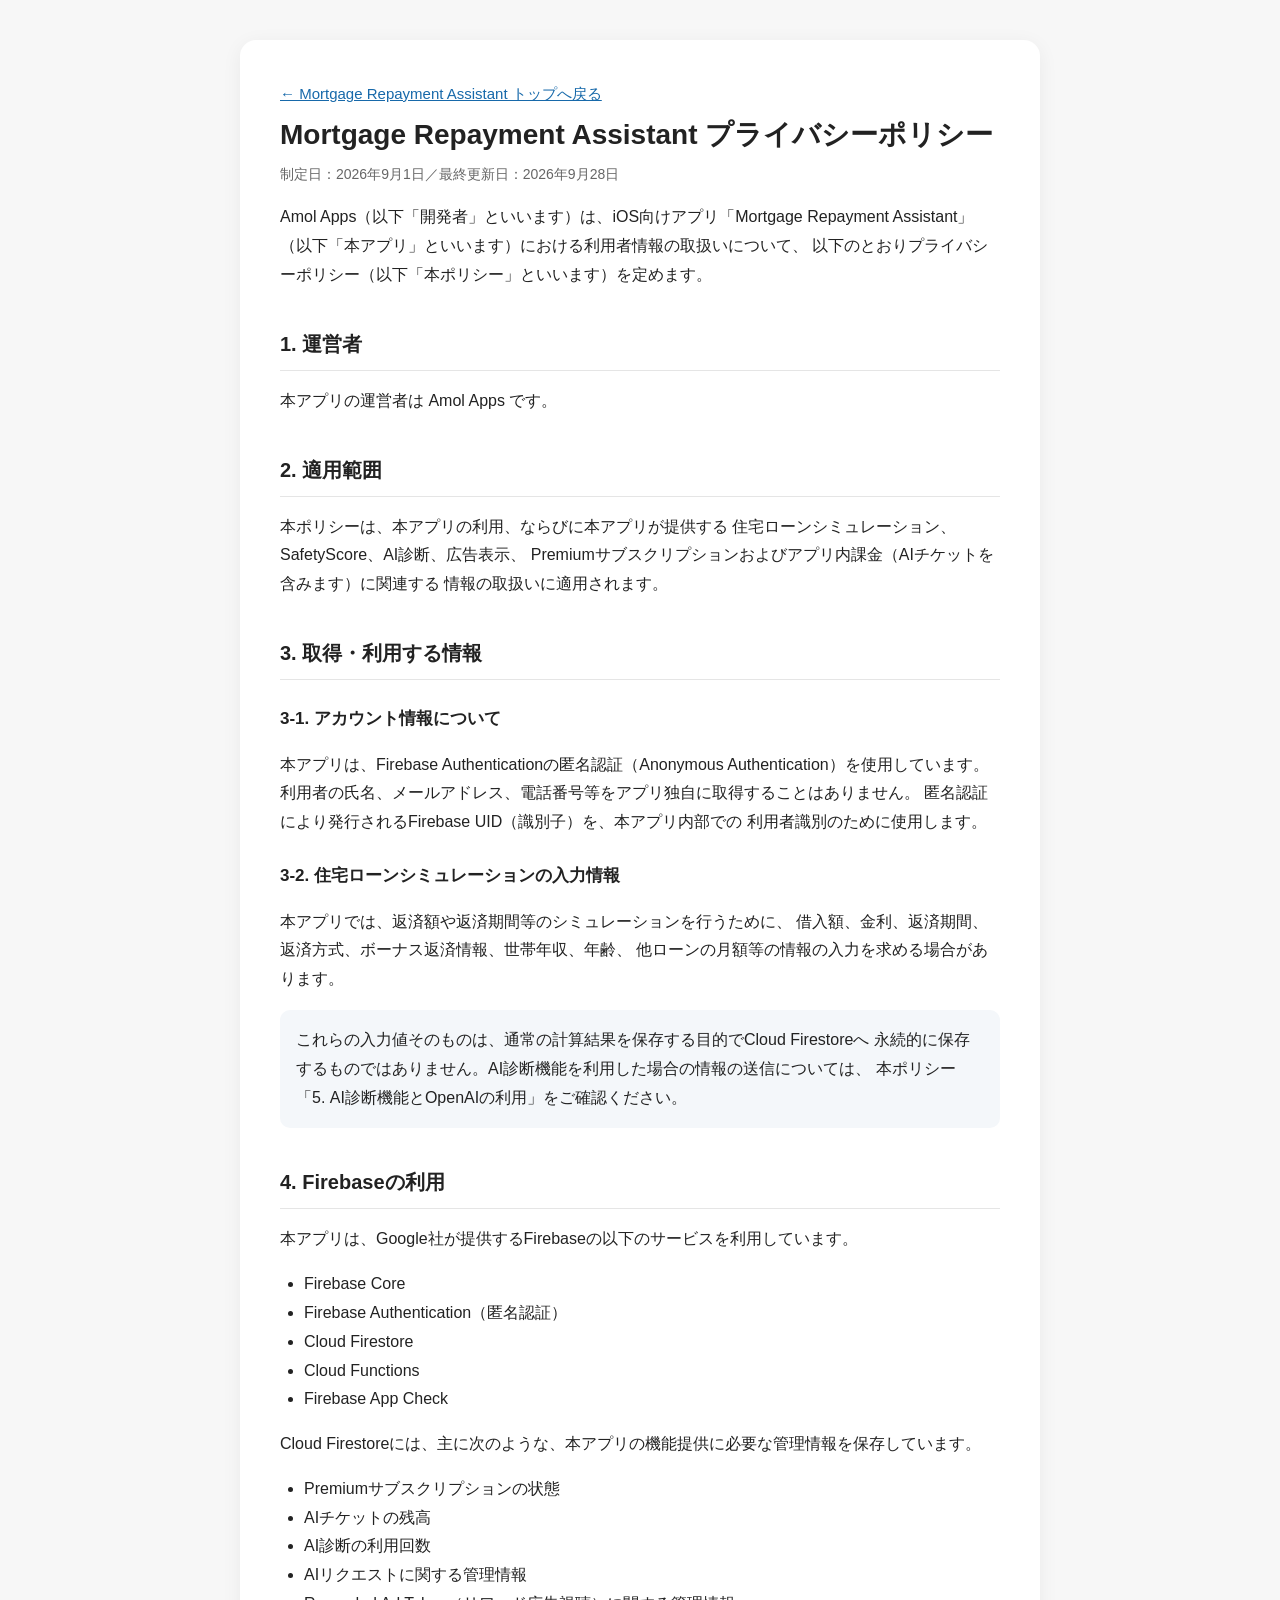
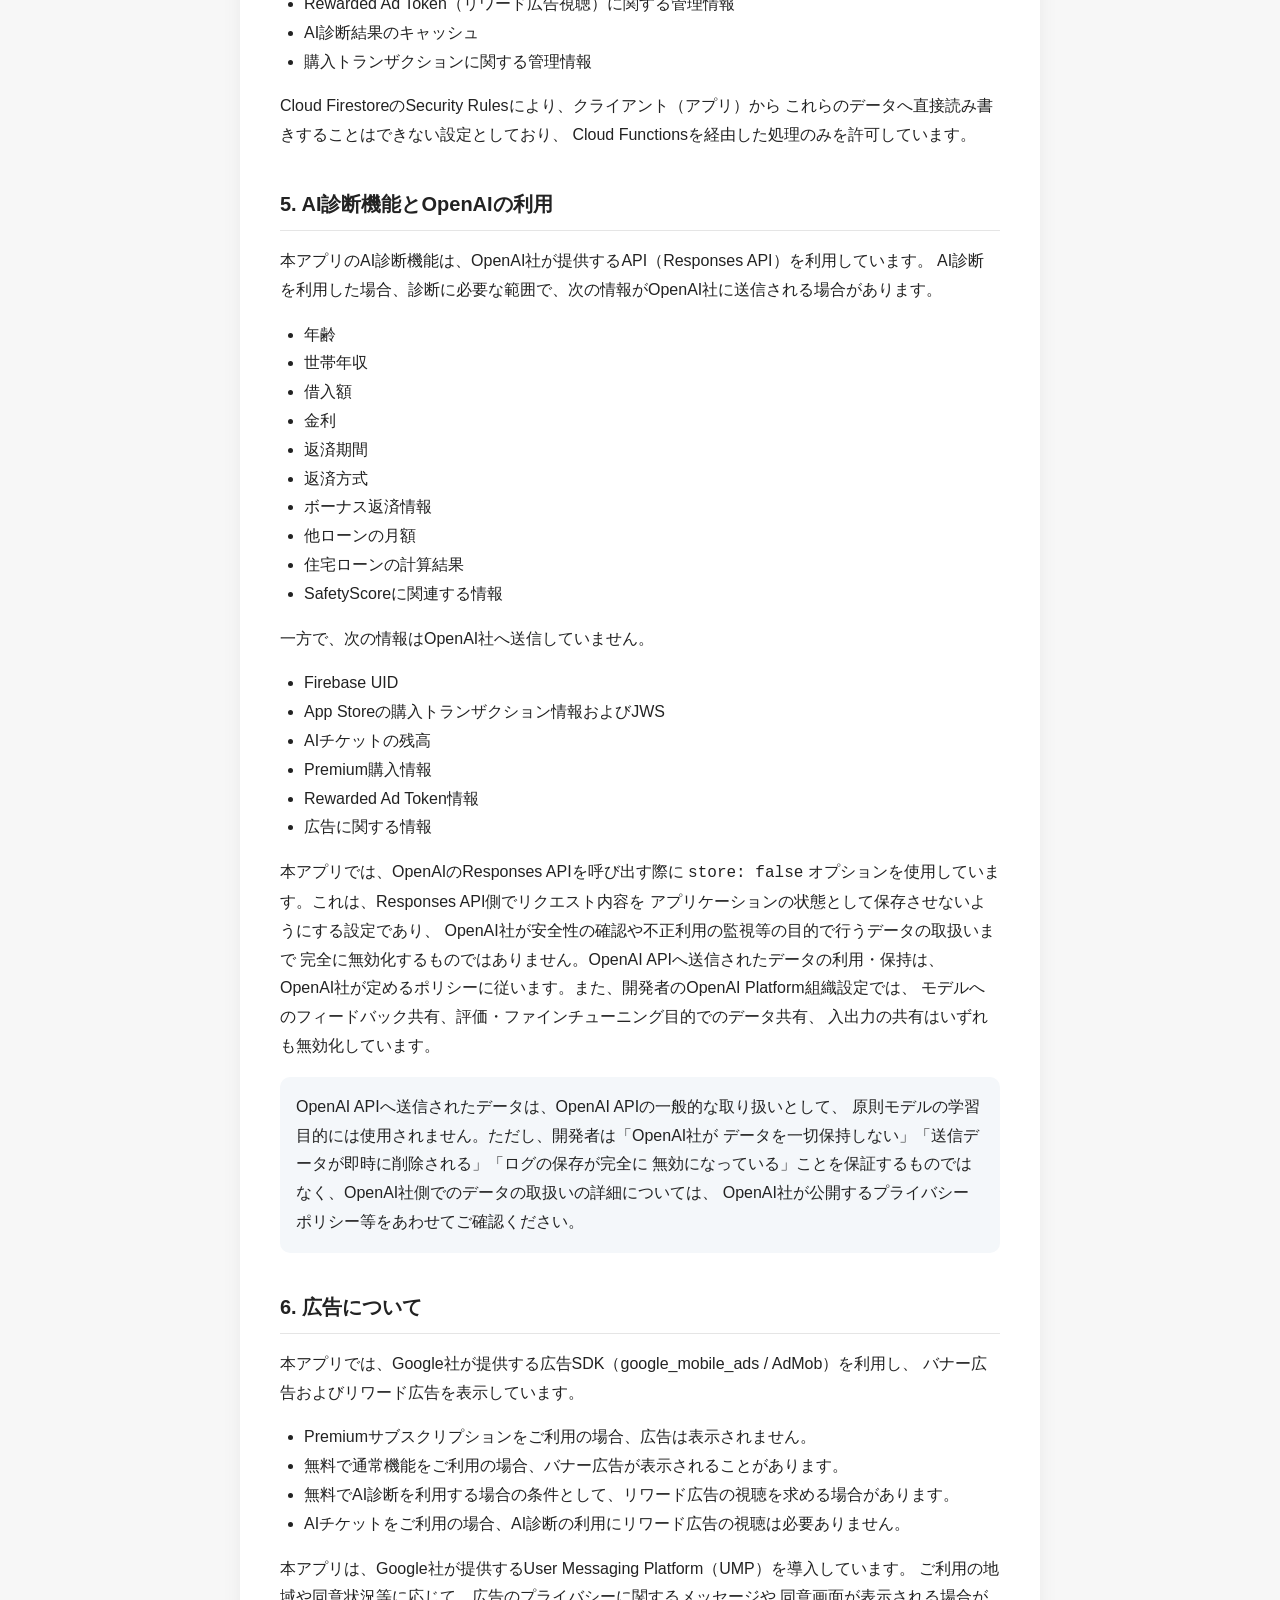
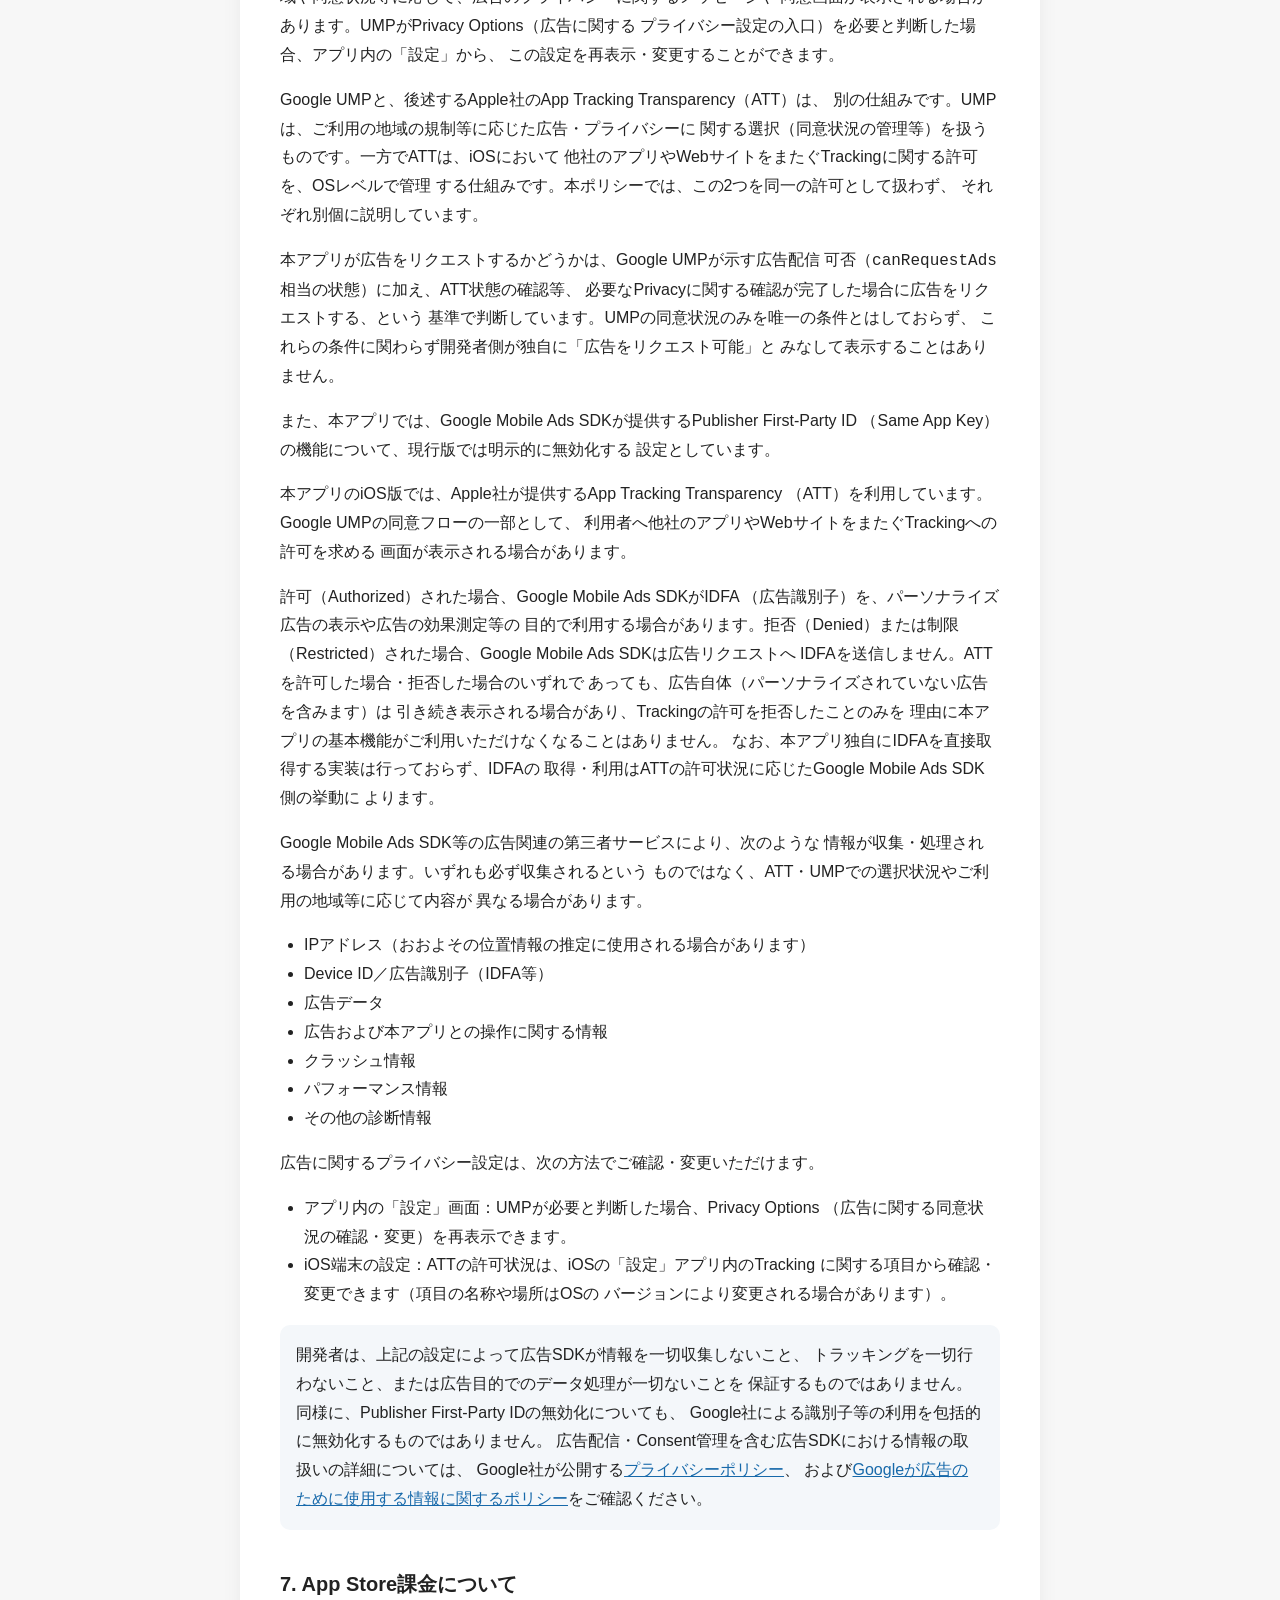
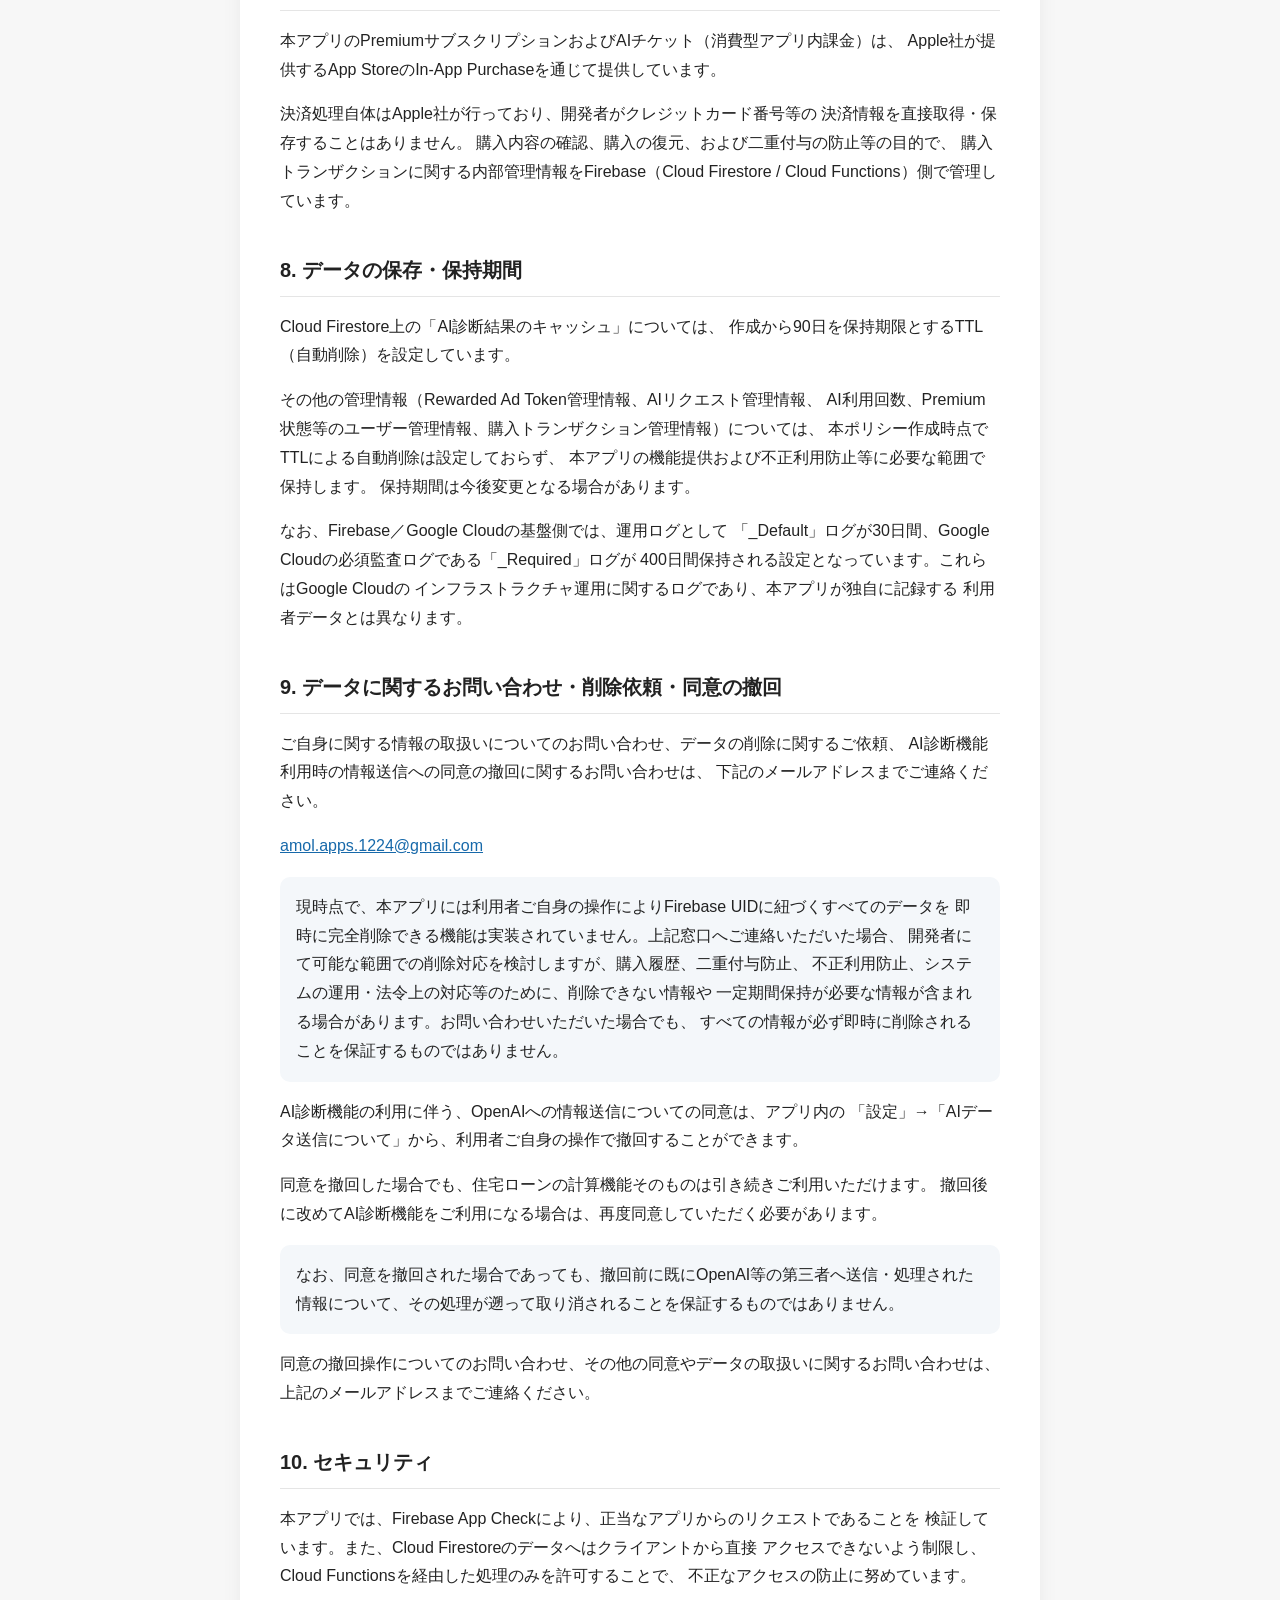
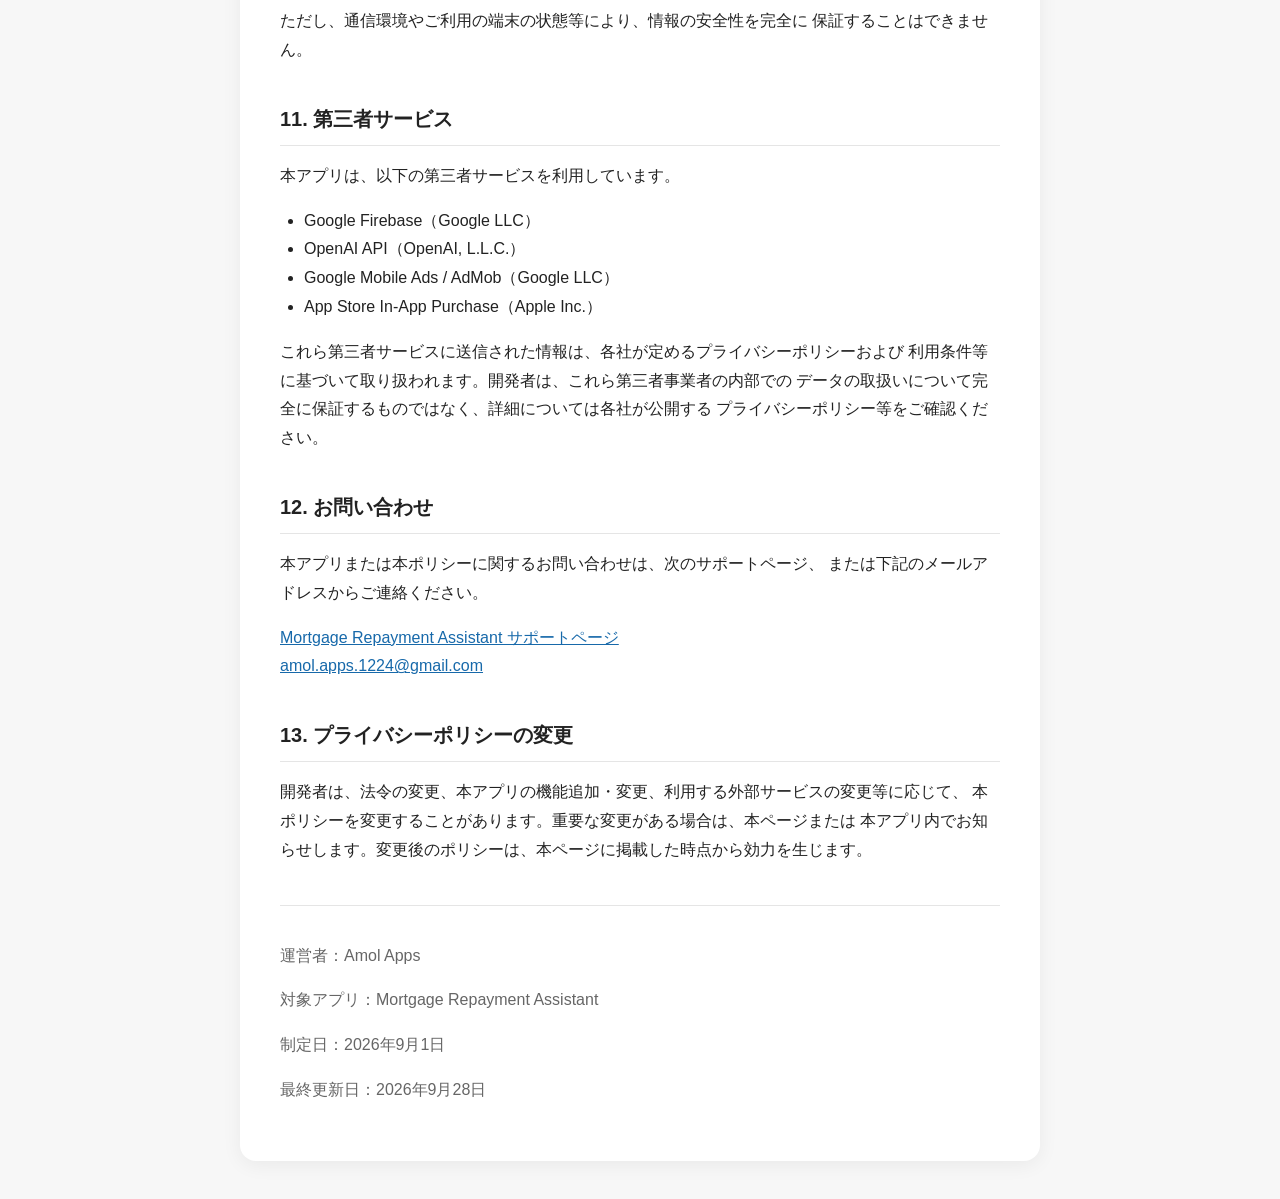
==== commit 73cc1791: "docs: Privacy PolicyをATT対応へ更新" ====
--- a/apps/mortgage-repayment-assistant/privacy/index.html
+++ b/apps/mortgage-repayment-assistant/privacy/index.html
@@ -14,7 +14,7 @@
     <a class="backlink" href="../">← Mortgage Repayment Assistant トップへ戻る</a>
 
     <h1>Mortgage Repayment Assistant プライバシーポリシー</h1>
-    <p class="updated">制定日：2026年9月1日</p>
+    <p class="updated">制定日：2026年9月1日／最終更新日：2026年9月28日</p>
 
     <p>
       Amol Apps（以下「開発者」といいます）は、iOS向けアプリ「Mortgage Repayment Assistant」
@@ -151,27 +151,82 @@
       この設定を再表示・変更することができます。
     </p>
     <p>
-      広告をリクエストするかどうかは、Google UMPが示す同意状況
-      （<code>canRequestAds</code>相当の状態）を正として判断しており、
-      この状態に関わらず開発者側が独自に「広告をリクエスト可能」とみなして
-      表示することはありません。
+      Google UMPと、後述するApple社のApp Tracking Transparency（ATT）は、
+      別の仕組みです。UMPは、ご利用の地域の規制等に応じた広告・プライバシーに
+      関する選択（同意状況の管理等）を扱うものです。一方でATTは、iOSにおいて
+      他社のアプリやWebサイトをまたぐTrackingに関する許可を、OSレベルで管理
+      する仕組みです。本ポリシーでは、この2つを同一の許可として扱わず、
+      それぞれ別個に説明しています。
+    </p>
+    <p>
+      本アプリが広告をリクエストするかどうかは、Google UMPが示す広告配信
+      可否（<code>canRequestAds</code>相当の状態）に加え、ATT状態の確認等、
+      必要なPrivacyに関する確認が完了した場合に広告をリクエストする、という
+      基準で判断しています。UMPの同意状況のみを唯一の条件とはしておらず、
+      これらの条件に関わらず開発者側が独自に「広告をリクエスト可能」と
+      みなして表示することはありません。
     </p>
     <p>
       また、本アプリでは、Google Mobile Ads SDKが提供するPublisher First-Party ID
-      （Same App Key）の機能について、初回リリース時点では明示的に無効化する
+      （Same App Key）の機能について、現行版では明示的に無効化する
       設定としています。
     </p>
     <p>
-      本アプリの初回リリース時点ではApp Tracking Transparency（ATT）によるトラッキング許諾は
-      要求していません。また、IDFA（広告識別子）の取得を目的とした独自の実装は行っていません。
-    </p>
+      本アプリのiOS版では、Apple社が提供するApp Tracking Transparency
+      （ATT）を利用しています。Google UMPの同意フローの一部として、
+      利用者へ他社のアプリやWebサイトをまたぐTrackingへの許可を求める
+      画面が表示される場合があります。
+    </p>
+    <p>
+      許可（Authorized）された場合、Google Mobile Ads SDKがIDFA
+      （広告識別子）を、パーソナライズ広告の表示や広告の効果測定等の
+      目的で利用する場合があります。拒否（Denied）または制限
+      （Restricted）された場合、Google Mobile Ads SDKは広告リクエストへ
+      IDFAを送信しません。ATTを許可した場合・拒否した場合のいずれで
+      あっても、広告自体（パーソナライズされていない広告を含みます）は
+      引き続き表示される場合があり、Trackingの許可を拒否したことのみを
+      理由に本アプリの基本機能がご利用いただけなくなることはありません。
+      なお、本アプリ独自にIDFAを直接取得する実装は行っておらず、IDFAの
+      取得・利用はATTの許可状況に応じたGoogle Mobile Ads SDK側の挙動に
+      よります。
+    </p>
+    <p>
+      Google Mobile Ads SDK等の広告関連の第三者サービスにより、次のような
+      情報が収集・処理される場合があります。いずれも必ず収集されるという
+      ものではなく、ATT・UMPでの選択状況やご利用の地域等に応じて内容が
+      異なる場合があります。
+    </p>
+    <ul>
+      <li>IPアドレス（おおよその位置情報の推定に使用される場合があります）</li>
+      <li>Device ID／広告識別子（IDFA等）</li>
+      <li>広告データ</li>
+      <li>広告および本アプリとの操作に関する情報</li>
+      <li>クラッシュ情報</li>
+      <li>パフォーマンス情報</li>
+      <li>その他の診断情報</li>
+    </ul>
+    <p>
+      広告に関するプライバシー設定は、次の方法でご確認・変更いただけます。
+    </p>
+    <ul>
+      <li>
+        アプリ内の「設定」画面：UMPが必要と判断した場合、Privacy Options
+        （広告に関する同意状況の確認・変更）を再表示できます。
+      </li>
+      <li>
+        iOS端末の設定：ATTの許可状況は、iOSの「設定」アプリ内のTracking
+        に関する項目から確認・変更できます（項目の名称や場所はOSの
+        バージョンにより変更される場合があります）。
+      </li>
+    </ul>
     <p class="note">
       開発者は、上記の設定によって広告SDKが情報を一切収集しないこと、
       トラッキングを一切行わないこと、または広告目的でのデータ処理が一切ないことを
       保証するものではありません。同様に、Publisher First-Party IDの無効化についても、
       Google社による識別子等の利用を包括的に無効化するものではありません。
       広告配信・Consent管理を含む広告SDKにおける情報の取扱いの詳細については、
-      Google社が公開するポリシーをご確認ください。
+      Google社が公開する<a href="https://policies.google.com/privacy">プライバシーポリシー</a>、
+      および<a href="https://policies.google.com/technologies/partner-sites">Googleが広告のために使用する情報に関するポリシー</a>をご確認ください。
     </p>
 
     <h2>7. App Store課金について</h2>
@@ -291,6 +346,7 @@
       <p>運営者：Amol Apps</p>
       <p>対象アプリ：Mortgage Repayment Assistant</p>
       <p>制定日：2026年9月1日</p>
+      <p>最終更新日：2026年9月28日</p>
     </footer>
   </main>
 </body>
